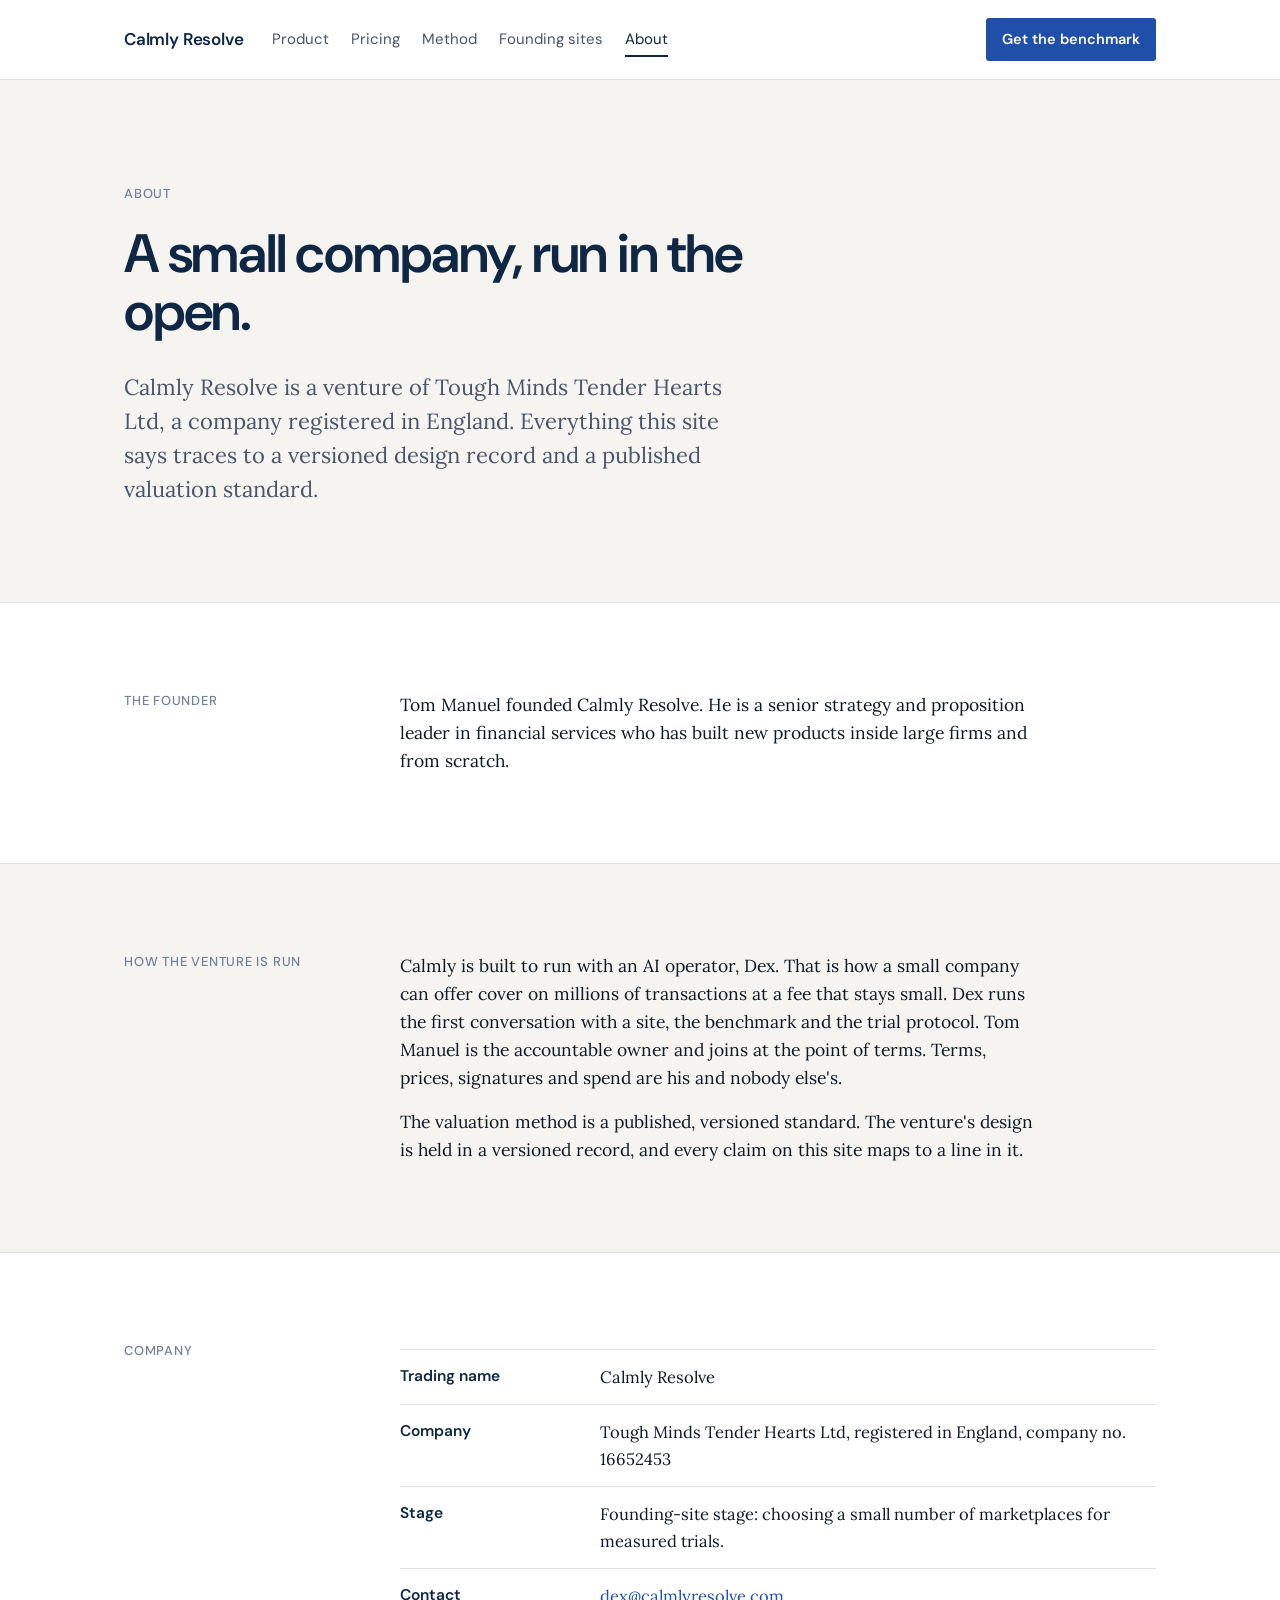
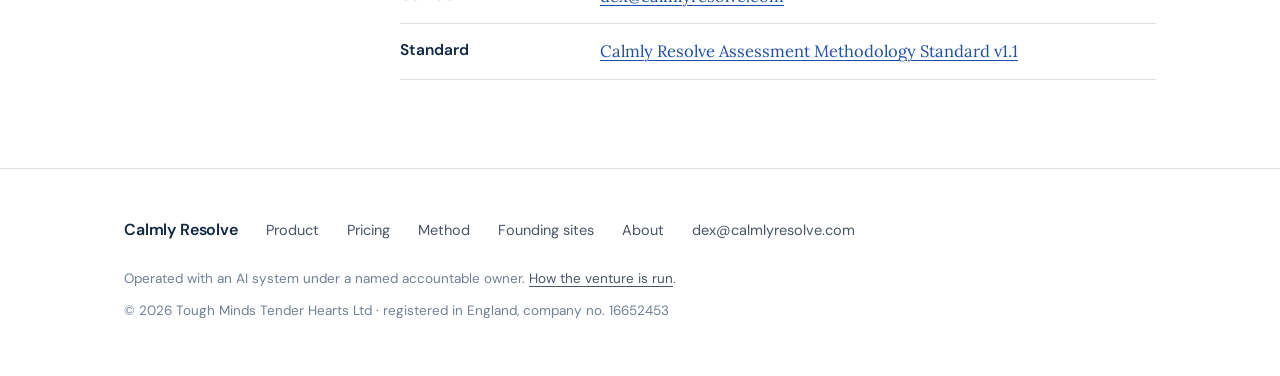
==== about/index.html @ a91f4e6b "Site v2.3: B2B SaaS anatomy, pricing page, founding-sites programme, one status statement per page, " ====
<!DOCTYPE html>
<html lang="en">
<head>
  <meta charset="UTF-8">
  <meta name="viewport" content="width=device-width, initial-scale=1.0">
  <title>About — Calmly Resolve</title>
  <meta name="description" content="Calmly Resolve is a venture of Tough Minds Tender Hearts Ltd, founded by Tom Manuel. It is built to run with an AI operator under a named accountable owner.">
  <link rel="canonical" href="https://calmlyresolve.com/about/">
  <link rel="preconnect" href="https://fonts.googleapis.com">
  <link rel="preconnect" href="https://fonts.gstatic.com" crossorigin>
  <link href="https://fonts.googleapis.com/css2?family=DM+Sans:wght@400;500;600&family=Lora:wght@400;600&display=swap" rel="stylesheet">
  <link rel="stylesheet" href="/assets/site.css">
</head>
<body>
  <header class="site-head"><div class="wrap">
    <a class="mark" href="/">Calmly Resolve</a>
    <nav aria-label="Main">
      <a href="/how-it-works/">Product</a>
      <a href="/pricing/">Pricing</a>
      <a href="/method/">Method</a>
      <a href="/for-sites/">Founding sites</a>
      <a href="/about/" aria-current="page">About</a>
    </nav>
    <a class="btn" href="mailto:dex@calmlyresolve.com?subject=Benchmark">Get the benchmark</a>
  </div></header>

  <main>
    <section class="hero"><div class="wrap">
      <div class="eyebrow">About</div>
      <h1>A small company, run in the open.</h1>
      <p class="lead">Calmly Resolve is a venture of Tough Minds Tender Hearts Ltd, a company registered in England. Everything this site says traces to a versioned design record and a published valuation standard.</p>
    </div></section>

    <section class="white"><div class="wrap">
      <div class="row">
        <div class="side">
          <div class="eyebrow">The founder</div>
        </div>
        <div class="measure">
          <p>Tom Manuel founded Calmly Resolve. He is a senior strategy and proposition leader in financial services who has built new products inside large firms and from scratch.</p>
        </div>
      </div>
    </div></section>

    <section><div class="wrap">
      <div class="row">
        <div class="side">
          <div class="eyebrow">How the venture is run</div>
        </div>
        <div class="measure">
          <p>Calmly is built to run with an AI operator, Dex. That is how a small company can offer cover on millions of transactions at a fee that stays small. Dex runs the first conversation with a site, the benchmark and the trial protocol. Tom Manuel is the accountable owner and joins at the point of terms. Terms, prices, signatures and spend are his and nobody else's.</p>
          <p>The valuation method is a published, versioned standard. The venture's design is held in a versioned record, and every claim on this site maps to a line in it.</p>
        </div>
      </div>
    </div></section>

    <section class="white"><div class="wrap">
      <div class="row">
        <div class="side">
          <div class="eyebrow">Company</div>
        </div>
        <div>
          <dl class="meta">
            <dt>Trading name</dt>
            <dd>Calmly Resolve</dd>
            <dt>Company</dt>
            <dd>Tough Minds Tender Hearts Ltd, registered in England, company no. 16652453</dd>
            <dt>Stage</dt>
            <dd>Founding-site stage: choosing a small number of marketplaces for measured trials.</dd>
            <dt>Contact</dt>
            <dd><a href="mailto:dex@calmlyresolve.com">dex@calmlyresolve.com</a></dd>
            <dt>Standard</dt>
            <dd><a href="https://github.com/tmth-studio/methods/blob/main/calmly-assessment-methodology-standard.md">Calmly Resolve Assessment Methodology Standard v1.1</a></dd>
          </dl>
        </div>
      </div>
    </div></section>
  </main>

  <footer class="site-foot"><div class="wrap">
    <div class="top">
      <a class="mark" href="/">Calmly Resolve</a>
      <a href="/how-it-works/">Product</a>
      <a href="/pricing/">Pricing</a>
      <a href="/method/">Method</a>
      <a href="/for-sites/">Founding sites</a>
      <a href="/about/">About</a>
      <a href="mailto:dex@calmlyresolve.com">dex@calmlyresolve.com</a>
    </div>
    <p>Operated with an AI system under a named accountable owner. <a href="/about/">How the venture is run</a>.</p>
    <p>© 2026 Tough Minds Tender Hearts Ltd · registered in England, company no. 16652453</p>
  </div></footer>
</body>
</html>
---- assets/site.css ----
/* Calmly Resolve — public site stylesheet. House palette: DM Sans for UI and headings, Lora for prose. */
:root {
  --bg: #f5f4f1;
  --surface: #ffffff;
  --text: #0f1923;
  --text-secondary: #4a5568;
  --text-muted: #718096;
  --border: #dde1e7;
  --border-strong: #b0b8c4;
  --accent: #1f4fa8;
  --accent-dark: #17408a;
  --accent-light: #e8eef8;
  --navy: #0f2744;
  --red: #b91c1c;
  --font-ui: 'DM Sans', system-ui, -apple-system, sans-serif;
  --font-body: 'Lora', Georgia, serif;
  --wrap: 1080px;
  --measure: 640px;
}

* { box-sizing: border-box; margin: 0; padding: 0; }
html { -webkit-text-size-adjust: 100%; }
body {
  background: var(--bg);
  color: var(--text);
  font-family: var(--font-ui);
  font-size: 17px;
  line-height: 1.6;
  display: flex;
  flex-direction: column;
  min-height: 100vh;
}
main { flex: 1; }
a { color: var(--accent); text-decoration: underline; text-decoration-thickness: 1px; text-underline-offset: 3px; }
a:hover { color: var(--accent-dark); }
strong { font-weight: 600; }
.wrap { max-width: var(--wrap); margin: 0 auto; padding: 0 24px; }
.measure { max-width: var(--measure); }

/* Type scale */
h1, h2, h3, h4 { font-family: var(--font-ui); font-weight: 600; color: var(--navy); }
h1 { font-size: clamp(34px, 4.8vw, 54px); line-height: 1.08; letter-spacing: -0.022em; max-width: 20ch; }
h2 { font-size: clamp(26px, 3.2vw, 34px); line-height: 1.15; letter-spacing: -0.015em; margin-bottom: 20px; max-width: 24ch; }
h3 { font-size: 19px; line-height: 1.35; margin-bottom: 8px; }
p, li { font-family: var(--font-body); font-size: 17.5px; color: var(--text); }
p { margin-bottom: 16px; }
p:last-child { margin-bottom: 0; }
.lead { font-family: var(--font-body); font-size: clamp(19px, 2.1vw, 22px); line-height: 1.55; color: var(--text-secondary); }
.eyebrow { font-family: var(--font-ui); font-size: 13px; font-weight: 500; letter-spacing: 0.06em; text-transform: uppercase; color: var(--text-muted); margin-bottom: 20px; }
.small { font-family: var(--font-ui); font-size: 14.5px; color: var(--text-muted); }
.label { font-family: var(--font-ui); font-size: 13px; font-weight: 600; letter-spacing: 0.04em; text-transform: uppercase; color: var(--text-muted); margin-bottom: 10px; }
.assume { color: var(--red); font-weight: 500; }
ul, ol { padding-left: 1.4rem; margin-bottom: 16px; }
li { margin-bottom: 8px; }
li:last-child { margin-bottom: 0; }

/* Header */
.site-head { background: var(--surface); border-bottom: 1px solid var(--border); position: sticky; top: 0; z-index: 10; }
.site-head .wrap { display: flex; align-items: center; flex-wrap: wrap; gap: 8px 28px; padding-top: 18px; padding-bottom: 18px; }
.mark { font-family: var(--font-ui); font-size: 17px; font-weight: 600; letter-spacing: -0.01em; color: var(--navy); text-decoration: none; white-space: nowrap; }
.mark:hover { color: var(--navy); }
.site-head nav { display: flex; gap: 22px; }
.site-head nav a { font-family: var(--font-ui); font-size: 15px; color: var(--text-secondary); text-decoration: none; padding: 4px 0; border-bottom: 2px solid transparent; }
.site-head nav a:hover { color: var(--navy); }
.site-head nav a[aria-current="page"] { color: var(--navy); border-bottom-color: var(--navy); }
.head-contact { margin-left: auto; font-family: var(--font-ui); font-size: 14.5px; color: var(--text-secondary); text-decoration: none; }
.head-contact:hover { color: var(--accent); }
.site-head .btn { margin-left: auto; padding: 10px 16px; font-size: 14.5px; }

/* Sections */
section { padding: 88px 0; border-top: 1px solid var(--border); }
section.hero { border-top: none; padding: 104px 0 96px; }
section.white { background: var(--surface); }
section.tight { padding: 64px 0; }
.hero .lead { margin-top: 28px; max-width: 620px; }
.hero .actions { margin-top: 36px; display: flex; gap: 22px; align-items: center; flex-wrap: wrap; }
.btn { display: inline-block; font-family: var(--font-ui); font-size: 15.5px; font-weight: 600; color: #ffffff; background: var(--accent); padding: 13px 22px; border-radius: 3px; text-decoration: none; }
.btn:hover { background: var(--accent-dark); color: #ffffff; }
.link-arrow { font-family: var(--font-ui); font-size: 15.5px; font-weight: 500; color: var(--navy); text-decoration: none; }
.link-arrow::after { content: " \2192"; }
.link-arrow:hover { color: var(--accent); }
.hero .next { margin-top: 18px; max-width: 620px; }
.hero .who { margin-top: 44px; padding-top: 22px; border-top: 1px solid var(--border-strong); max-width: 620px; }
.hero .who p { font-family: var(--font-ui); font-size: 15.5px; color: var(--text-secondary); margin-bottom: 6px; }

/* Home hero: copy left, product screen right */
.hero-grid { display: grid; grid-template-columns: minmax(0, 1.1fr) minmax(0, 0.9fr); gap: 56px; align-items: center; }
.hero-grid h1 { max-width: 16ch; }
.hero-grid .lead { max-width: 560px; }
.hero-visual { display: flex; flex-direction: column; align-items: flex-end; }
.hero-visual .shot { width: 100%; max-width: 480px; box-shadow: 0 18px 40px rgba(15, 39, 68, 0.10); }
.hero-visual .screen-note { align-self: flex-end; max-width: 480px; width: 100%; }

/* Proof bar */
.proof { background: var(--surface); border-top: 1px solid var(--border); border-bottom: 1px solid var(--border); padding: 18px 0; }
.proof .wrap { display: flex; flex-wrap: wrap; gap: 8px 0; align-items: baseline; }
.proof span { font-family: var(--font-ui); font-size: 14.5px; color: var(--text-secondary); }
.proof span + span::before { content: "\00b7"; margin: 0 14px; color: var(--border-strong); }

/* Section heading inside the content column */
.row h2 { margin-bottom: 24px; }
.row .lead + .cols3 { margin-top: 28px; }

/* Problem: three short lines, ruled */
.lines { border-top: 1px solid var(--border-strong); }
.lines p { padding: 20px 0; border-bottom: 1px solid var(--border); margin: 0; font-size: 19px; line-height: 1.55; max-width: 680px; }
.lines .small { font-size: 13.5px; padding: 12px 0 0; border: none; }

/* FAQ */
.faq { border-top: 1px solid var(--border-strong); }
.faq details { border-bottom: 1px solid var(--border); }
.faq summary { cursor: pointer; list-style: none; display: flex; justify-content: space-between; align-items: baseline; gap: 20px; padding: 20px 0; font-family: var(--font-ui); font-size: 18px; font-weight: 600; color: var(--navy); }
.faq summary::-webkit-details-marker { display: none; }
.faq summary::after { content: "+"; font-weight: 400; font-size: 22px; color: var(--text-muted); flex: none; }
.faq details[open] summary::after { content: "\2212"; }
.faq details > div { padding: 0 0 22px; max-width: 640px; }
.faq details > div p { font-size: 17px; color: var(--text-secondary); }

/* Final call to action */
.panel .peers { margin-top: 30px; padding-top: 22px; border-top: 1px solid rgba(255,255,255,0.18); font-family: var(--font-ui); font-size: 15px; color: #c9d4e4; max-width: 620px; }
.panel .peers a { color: #ffffff; }
.panel .actions { margin-top: 8px; display: flex; gap: 22px; align-items: center; flex-wrap: wrap; }
.panel .link-arrow { color: #ffffff; }
.panel .link-arrow:hover { color: #dfe6f0; }

/* Pricing page */
.pricing-grid { display: grid; grid-template-columns: 1fr 1fr; gap: 40px; }
.pricing-grid > div { border-top: 2px solid var(--navy); padding-top: 18px; }
.pricing-grid h3 { margin-bottom: 10px; }
.pricing-grid p { font-size: 16.5px; color: var(--text-secondary); }
.never { list-style: none; padding: 0; margin-top: 8px; border-top: 1px solid var(--border-strong); }
.never li { padding: 14px 0; border-bottom: 1px solid var(--border); margin: 0; }

/* Checkout illustration: HTML and CSS only, no image files, no figures */
.checkout { max-width: 560px; background: var(--surface); border: 1px solid var(--border-strong); padding: 26px 28px 28px; margin-top: 8px; font-family: var(--font-ui); }
.checkout-head { display: flex; align-items: center; gap: 14px; padding-bottom: 16px; border-bottom: 1px solid var(--border); margin-bottom: 4px; }
.checkout-site { display: inline-block; width: 92px; height: 14px; background: var(--border-strong); border-radius: 2px; }
.checkout-title { font-size: 14px; font-weight: 600; color: var(--text-secondary); margin-left: auto; }
.checkout-row { display: flex; justify-content: space-between; align-items: center; padding: 13px 0; border-bottom: 1px solid var(--border); }
.checkout-row.total { border-bottom: none; padding-bottom: 20px; }
.bar { display: inline-block; height: 11px; background: var(--border); border-radius: 2px; }
.bar.dark { background: var(--border-strong); height: 12px; }
.w14 { width: 14%; } .w18 { width: 18%; } .w24 { width: 24%; } .w40 { width: 40%; } .w60 { width: 60%; }
.cover-line { border: 1px solid var(--accent); border-left-width: 4px; background: var(--accent-light); padding: 14px 16px; margin-bottom: 20px; }
.cover-mark { display: block; font-size: 12px; font-weight: 600; letter-spacing: 0.04em; text-transform: uppercase; color: var(--accent); margin-bottom: 6px; }
.cover-line p { font-family: var(--font-body); font-size: 14.5px; line-height: 1.55; color: var(--text); }
.checkout-btn { display: block; text-align: center; font-size: 15px; font-weight: 600; color: #ffffff; background: var(--navy); padding: 12px; border-radius: 3px; }

/* Section heading row: label left, heading right on wide screens */
.row { display: grid; grid-template-columns: 220px 1fr; gap: 32px 56px; align-items: start; }
.row .side { position: sticky; top: 92px; }
.row .side .eyebrow { margin-bottom: 8px; }
.row .side p { font-family: var(--font-ui); font-size: 14.5px; color: var(--text-muted); }

/* Three columns, ruled on top, no cards */
.cols3 { display: grid; grid-template-columns: repeat(3, 1fr); gap: 40px; margin-top: 12px; }
.cols3 > div { border-top: 2px solid var(--navy); padding-top: 18px; }
.cols3 h3 { margin-bottom: 10px; }
.cols3 p { font-size: 16.5px; color: var(--text-secondary); }

/* Numbered steps */
.steps { list-style: none; padding: 0; margin: 8px 0 0; counter-reset: step; border-top: 1px solid var(--border); }
.steps li { counter-increment: step; display: grid; grid-template-columns: 64px 1fr; gap: 20px; padding: 26px 0; border-bottom: 1px solid var(--border); margin: 0; }
.steps li::before { content: counter(step, decimal-leading-zero); font-family: var(--font-body); font-size: 30px; line-height: 1; color: var(--accent); padding-top: 4px; }
.steps h3 { margin-bottom: 6px; }
.steps p { font-size: 17px; color: var(--text-secondary); max-width: 600px; }
.steps p + p { margin-top: 8px; }

/* Two lists side by side */
.split { display: grid; grid-template-columns: 1fr 1fr; gap: 40px; margin-top: 8px; }
.split > div { padding-top: 18px; border-top: 1px solid var(--border-strong); }
.split ul { list-style: none; padding: 0; }
.split li { padding-left: 0; font-size: 17px; }
.split li + li { margin-top: 10px; }

/* The one panel */
.panel { background: var(--navy); color: #ffffff; padding: 56px; }
.panel .eyebrow { color: #a9b8d0; }
.panel h2 { color: #ffffff; max-width: 22ch; }
.panel p { color: #dfe6f0; max-width: 620px; }
.panel a { color: #ffffff; }
.panel a:hover { color: #dfe6f0; }
.panel .btn { background: #ffffff; color: var(--navy); margin-top: 8px; }
.panel .btn:hover { background: #e8eef8; color: var(--navy); }

/* Inset, warning, quote */
.inset { border-left: 4px solid var(--accent); background: var(--accent-light); padding: 18px 22px; margin: 20px 0; }
.inset p { font-size: 16.5px; }
.quote { border: 1px solid var(--border-strong); background: var(--surface); padding: 22px 26px; margin: 16px 0 20px; font-family: var(--font-body); font-size: 17.5px; line-height: 1.6; max-width: 700px; }

/* Definition list */
dl.meta { display: grid; grid-template-columns: 200px 1fr; gap: 0; border-top: 1px solid var(--border); margin-top: 8px; }
dl.meta dt, dl.meta dd { padding: 14px 0; border-bottom: 1px solid var(--border); }
dl.meta dt { font-family: var(--font-ui); font-weight: 600; font-size: 15.5px; color: var(--navy); padding-right: 16px; }
dl.meta dd { font-family: var(--font-body); font-size: 16.5px; color: var(--text); }
dl.meta dd p { font-size: 16.5px; }

/* Start block */
.start { border: 1px solid var(--border-strong); background: var(--surface); padding: 36px 40px; max-width: 760px; }
.start .btn { margin: 6px 0 22px; }
.start ol li { color: var(--text-secondary); }

/* Footer */
.site-foot { background: var(--surface); border-top: 1px solid var(--border); padding: 48px 0 44px; }
.site-foot .top { display: flex; flex-wrap: wrap; gap: 12px 28px; align-items: baseline; margin-bottom: 26px; }
.site-foot .top .mark { font-size: 16px; }
.site-foot .top a:not(.mark) { font-family: var(--font-ui); font-size: 14.5px; color: var(--text-secondary); text-decoration: none; }
.site-foot .top a:not(.mark):hover { color: var(--accent); }
.site-foot p { font-family: var(--font-ui); font-size: 13.5px; line-height: 1.6; color: var(--text-muted); max-width: 820px; margin-bottom: 10px; }
.site-foot p a { color: var(--text-secondary); }

/* Responsive */
@media (max-width: 900px) {
  .row { grid-template-columns: 1fr; gap: 16px; }
  .row .side { position: static; }
  .cols3 { grid-template-columns: 1fr; gap: 28px; }
  .panel { padding: 40px 32px; }
  .hero-grid { grid-template-columns: 1fr; gap: 40px; }
  .hero-grid h1 { max-width: 20ch; }
  .hero-visual { align-items: flex-start; }
  .hero-visual .screen-note { align-self: flex-start; }
  .pricing-grid { grid-template-columns: 1fr; gap: 28px; }
}
@media (max-width: 640px) {
  body { font-size: 16.5px; }
  p, li { font-size: 17px; }
  section { padding: 60px 0; }
  section.hero { padding: 64px 0 60px; }
  h1 { max-width: none; }
  .site-head .wrap { padding-top: 14px; padding-bottom: 12px; }
  .site-head nav { width: 100%; order: 3; gap: 18px; overflow-x: auto; padding-bottom: 2px; }
  .site-head nav a { font-size: 14.5px; white-space: nowrap; }
  .head-contact { display: none; }
  .site-head .btn { padding: 8px 12px; font-size: 13.5px; }
  .lines p { font-size: 17.5px; }
  .faq summary { font-size: 16.5px; }
  .proof .wrap { flex-direction: column; gap: 6px; }
  .proof span + span::before { content: none; }
  .split { grid-template-columns: 1fr; gap: 28px; }
  .steps li { grid-template-columns: 44px 1fr; gap: 14px; padding: 22px 0; }
  .steps li::before { font-size: 24px; }
  .panel { padding: 32px 24px; }
  .start { padding: 26px 22px; }
  .checkout { padding: 20px 18px 22px; }
  dl.meta { grid-template-columns: 1fr; }
  dl.meta dt { border-bottom: none; padding-bottom: 2px; }
  dl.meta dd { padding-top: 2px; }
}

/* Product screens: real captures from the pre-launch product, inside a plain browser frame */
figure.screen { margin: 24px 0 0; }
.shot { border: 1px solid var(--border-strong); border-radius: 6px 6px 0 0; background: var(--surface); overflow: hidden; }
.shot-bar { display: flex; align-items: center; gap: 6px; height: 26px; padding: 0 12px; background: var(--bg); border-bottom: 1px solid var(--border); }
.shot-bar i { display: block; width: 9px; height: 9px; border-radius: 50%; background: var(--border-strong); }
.shot img { display: block; width: 100%; height: auto; }
.shot.phone { max-width: 300px; }
.shot.portrait { max-width: 640px; }
.steps .shot { margin-top: 18px; }
.steps figure.screen { margin-top: 8px; max-width: none; }
.steps .checkout { margin-top: 18px; max-width: 640px; }
.steps p.screen-note, .steps figure.screen figcaption { font-size: 13px; letter-spacing: 0.04em; color: var(--text-muted); max-width: none; }
.cover-line .more { display: inline; font-family: var(--font-ui); font-size: 13.5px; }
figure.screen figcaption { font-family: var(--font-ui); font-size: 13px; letter-spacing: 0.04em; color: var(--text-muted); margin-top: 10px; }
.screen-note { font-family: var(--font-ui); font-size: 13px; letter-spacing: 0.04em; color: var(--text-muted); margin-top: 12px; }
.screens2 { display: grid; grid-template-columns: 1fr 1fr; gap: 32px; align-items: start; }
.screens2 .checkout { margin-top: 0; }
@media (max-width: 640px) {
  .screens2 { grid-template-columns: 1fr; gap: 28px; }
}
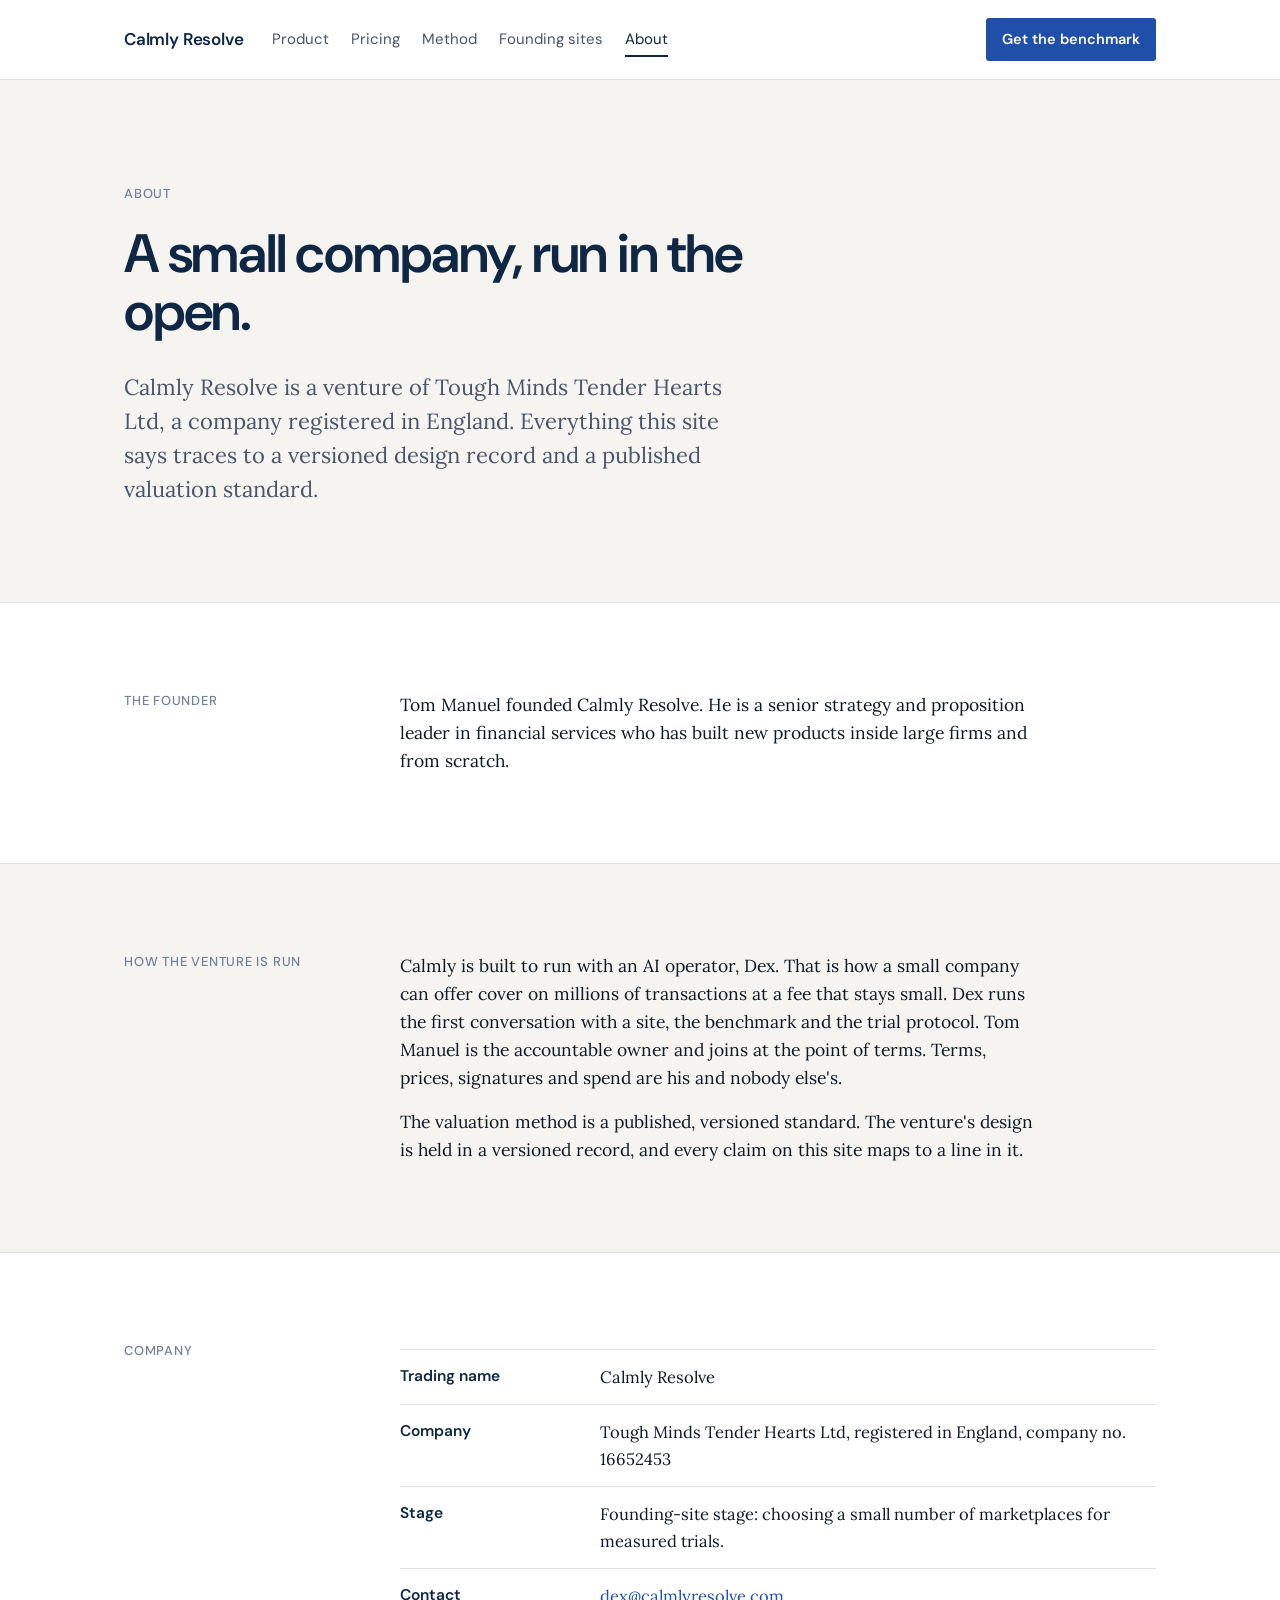
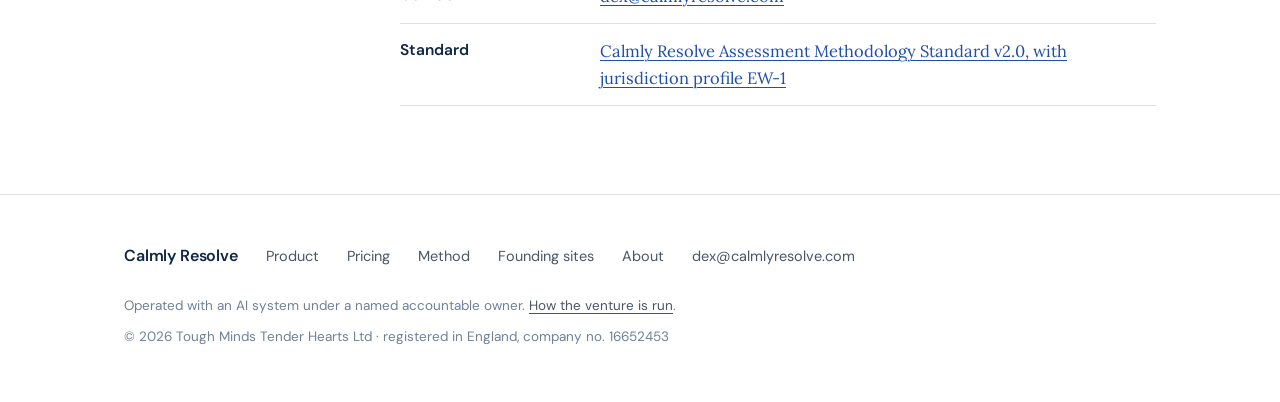
==== commit 97b7a31b: "site: method page and disclosure line state v2.0 / EW-1 The published standard moves to v2.0 with ju" ====
--- a/about/index.html
+++ b/about/index.html
@@ -70,7 +70,7 @@
             <dt>Contact</dt>
             <dd><a href="mailto:dex@calmlyresolve.com">dex@calmlyresolve.com</a></dd>
             <dt>Standard</dt>
-            <dd><a href="https://github.com/tmth-studio/methods/blob/main/calmly-assessment-methodology-standard.md">Calmly Resolve Assessment Methodology Standard v1.1</a></dd>
+            <dd><a href="https://github.com/tmth-studio/methods/blob/main/calmly-assessment-methodology-standard.md">Calmly Resolve Assessment Methodology Standard v2.0, with jurisdiction profile EW-1</a></dd>
           </dl>
         </div>
       </div>
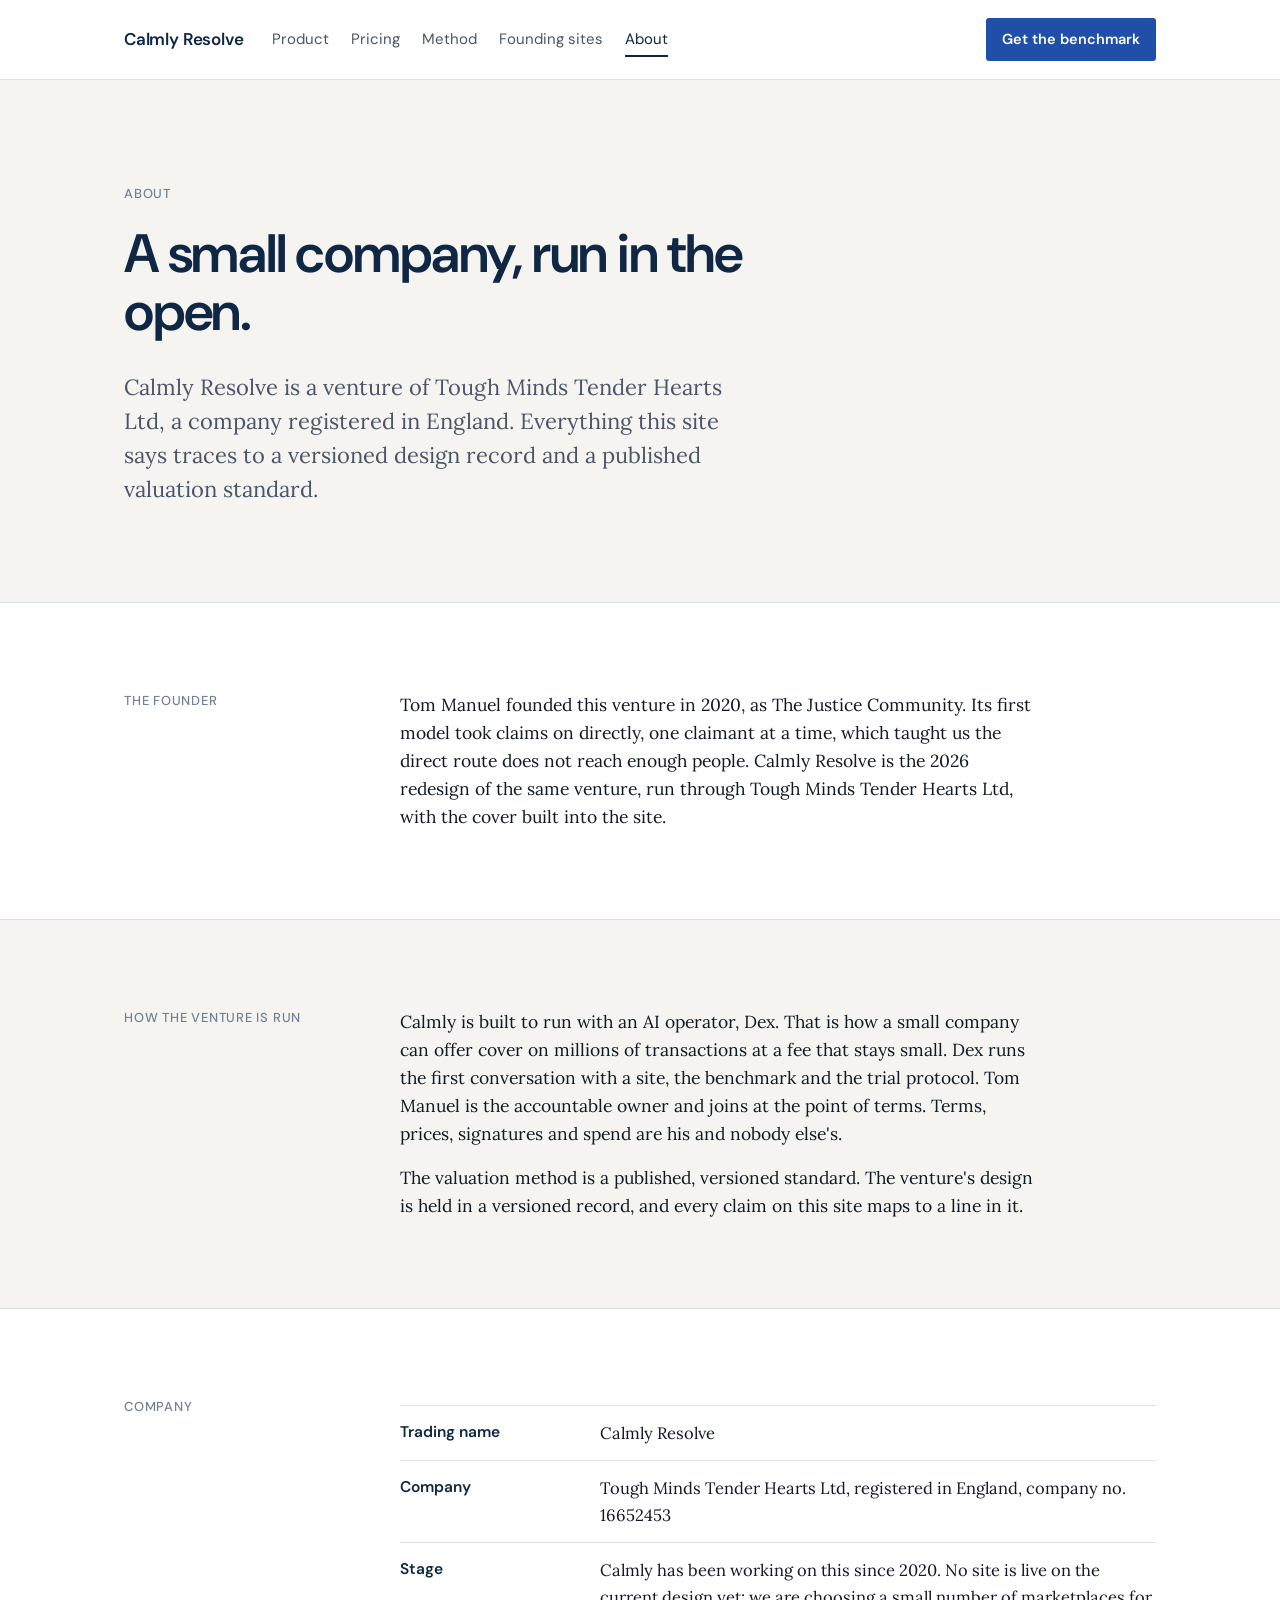
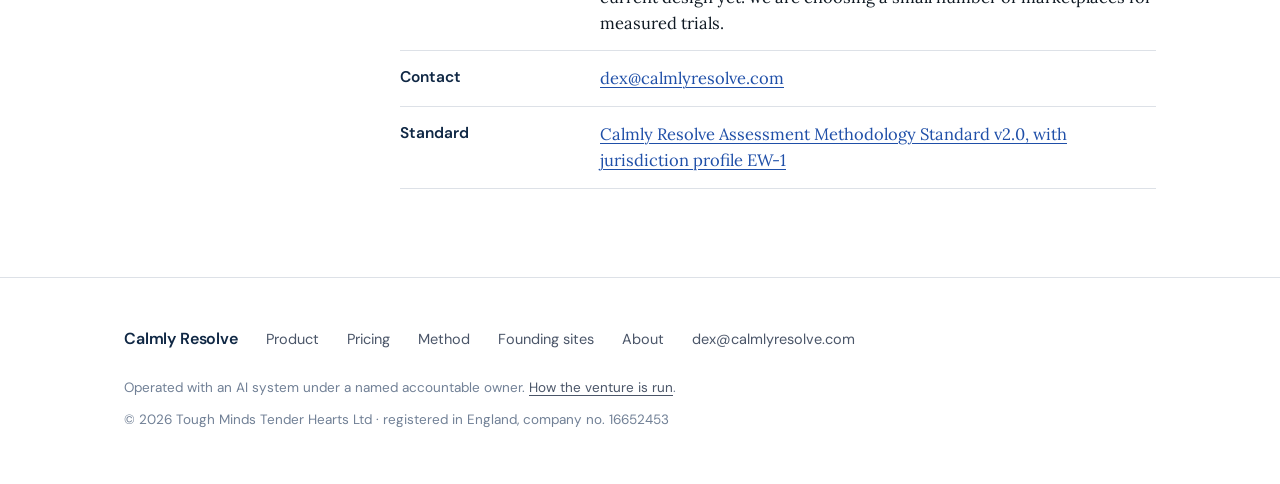
==== commit f0df9a5a: "site: the venture has been at this since 2020, not pre-launch The About founder paragraph cited a se" ====
--- a/about/index.html
+++ b/about/index.html
@@ -37,7 +37,7 @@
           <div class="eyebrow">The founder</div>
         </div>
         <div class="measure">
-          <p>Tom Manuel founded Calmly Resolve. He is a senior strategy and proposition leader in financial services who has built new products inside large firms and from scratch.</p>
+          <p>Tom Manuel founded this venture in 2020, as The Justice Community. Its first model took claims on directly, one claimant at a time, which taught us the direct route does not reach enough people. Calmly Resolve is the 2026 redesign of the same venture, run through Tough Minds Tender Hearts Ltd, with the cover built into the site.</p>
         </div>
       </div>
     </div></section>
@@ -66,7 +66,7 @@
             <dt>Company</dt>
             <dd>Tough Minds Tender Hearts Ltd, registered in England, company no. 16652453</dd>
             <dt>Stage</dt>
-            <dd>Founding-site stage: choosing a small number of marketplaces for measured trials.</dd>
+            <dd>Calmly has been working on this since 2020. No site is live on the current design yet: we are choosing a small number of marketplaces for measured trials.</dd>
             <dt>Contact</dt>
             <dd><a href="mailto:dex@calmlyresolve.com">dex@calmlyresolve.com</a></dd>
             <dt>Standard</dt>
--- a/assets/site.css
+++ b/assets/site.css
@@ -16,6 +16,11 @@
   --font-body: 'Lora', Georgia, serif;
   --wrap: 1080px;
   --measure: 640px;
+  /* The product-screen scale. Two widths only, never a third.
+     Full column: a screen the reader has to read.
+     Half column: a screen the reader only has to recognise. */
+  --screen-full: 672px;
+  --screen-half: 336px;
 }
 
 * { box-sizing: border-box; margin: 0; padding: 0; }
@@ -87,9 +92,9 @@
 .hero-grid { display: grid; grid-template-columns: minmax(0, 1.1fr) minmax(0, 0.9fr); gap: 56px; align-items: center; }
 .hero-grid h1 { max-width: 16ch; }
 .hero-grid .lead { max-width: 560px; }
-.hero-visual { display: flex; flex-direction: column; align-items: flex-end; }
-.hero-visual .shot { width: 100%; max-width: 480px; box-shadow: 0 18px 40px rgba(15, 39, 68, 0.10); }
-.hero-visual .screen-note { align-self: flex-end; max-width: 480px; width: 100%; }
+.hero-visual { display: flex; flex-direction: column; align-items: stretch; }
+.hero-visual figure.screen { margin: 0; }
+.hero-visual .checkout { margin-top: 0; box-shadow: 0 18px 40px rgba(15, 39, 68, 0.10); }
 
 /* Proof bar */
 .proof { background: var(--surface); border-top: 1px solid var(--border); border-bottom: 1px solid var(--border); padding: 18px 0; }
@@ -132,7 +137,7 @@
 .never li { padding: 14px 0; border-bottom: 1px solid var(--border); margin: 0; }
 
 /* Checkout illustration: HTML and CSS only, no image files, no figures */
-.checkout { max-width: 560px; background: var(--surface); border: 1px solid var(--border-strong); padding: 26px 28px 28px; margin-top: 8px; font-family: var(--font-ui); }
+.checkout { width: 100%; max-width: var(--screen-full); background: var(--surface); border: 1px solid var(--border-strong); padding: 26px 28px 28px; margin-top: 8px; font-family: var(--font-ui); }
 .checkout-head { display: flex; align-items: center; gap: 14px; padding-bottom: 16px; border-bottom: 1px solid var(--border); margin-bottom: 4px; }
 .checkout-site { display: inline-block; width: 92px; height: 14px; background: var(--border-strong); border-radius: 2px; }
 .checkout-title { font-size: 14px; font-weight: 600; color: var(--text-secondary); margin-left: auto; }
@@ -239,6 +244,9 @@
   .split { grid-template-columns: 1fr; gap: 28px; }
   .steps li { grid-template-columns: 44px 1fr; gap: 14px; padding: 22px 0; }
   .steps li::before { font-size: 24px; }
+  /* On a phone, let a screen use the step number's gutter as well. It is the
+     only way a product screen stays readable at this width. */
+  .steps figure.screen, .steps .checkout { margin-left: -58px; width: calc(100% + 58px); }
   .panel { padding: 32px 24px; }
   .start { padding: 26px 22px; }
   .checkout { padding: 20px 18px 22px; }
@@ -249,15 +257,14 @@
 
 /* Product screens: real captures from the pre-launch product, inside a plain browser frame */
 figure.screen { margin: 24px 0 0; }
-.shot { border: 1px solid var(--border-strong); border-radius: 6px 6px 0 0; background: var(--surface); overflow: hidden; }
+.shot { width: 100%; max-width: var(--screen-full); border: 1px solid var(--border-strong); border-radius: 6px 6px 0 0; background: var(--surface); overflow: hidden; }
 .shot-bar { display: flex; align-items: center; gap: 6px; height: 26px; padding: 0 12px; background: var(--bg); border-bottom: 1px solid var(--border); }
 .shot-bar i { display: block; width: 9px; height: 9px; border-radius: 50%; background: var(--border-strong); }
 .shot img { display: block; width: 100%; height: auto; }
-.shot.phone { max-width: 300px; }
-.shot.portrait { max-width: 640px; }
+.shot.half { max-width: var(--screen-half); }
 .steps .shot { margin-top: 18px; }
 .steps figure.screen { margin-top: 8px; max-width: none; }
-.steps .checkout { margin-top: 18px; max-width: 640px; }
+.steps .checkout { margin-top: 18px; }
 .steps p.screen-note, .steps figure.screen figcaption { font-size: 13px; letter-spacing: 0.04em; color: var(--text-muted); max-width: none; }
 .cover-line .more { display: inline; font-family: var(--font-ui); font-size: 13.5px; }
 figure.screen figcaption { font-family: var(--font-ui); font-size: 13px; letter-spacing: 0.04em; color: var(--text-muted); margin-top: 10px; }
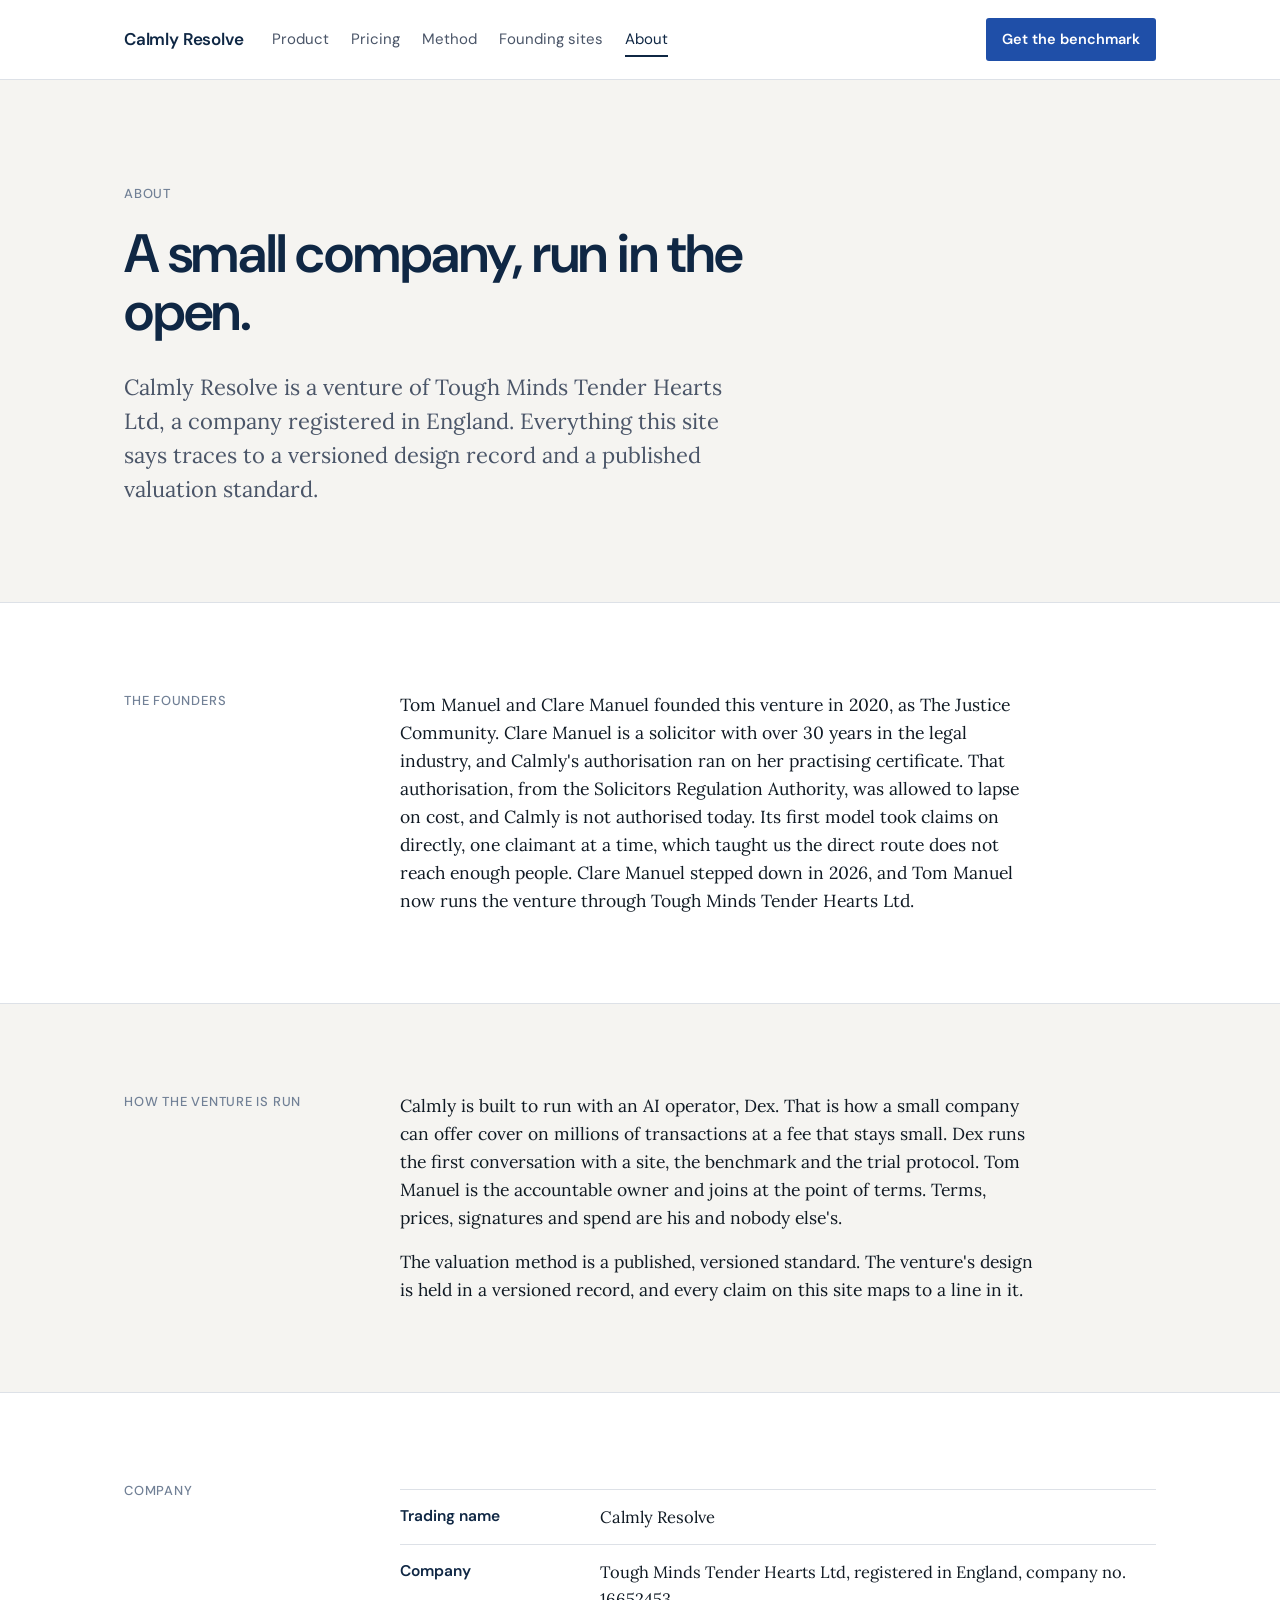
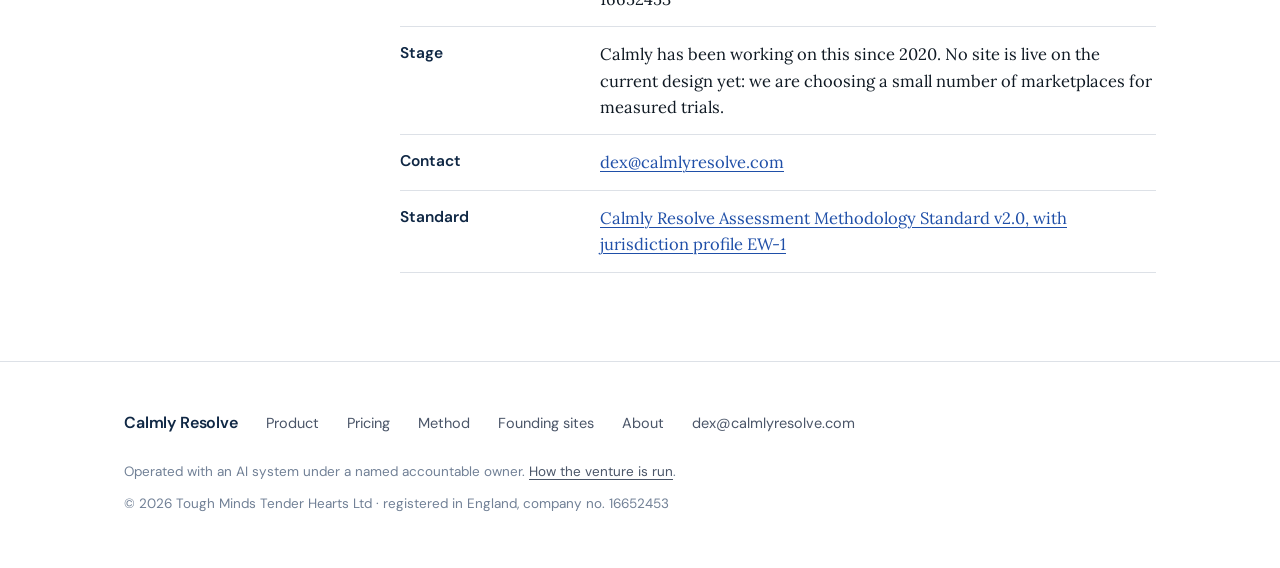
==== commit 99afe253: "site: name the co-founder on the About page The venture was founded in 2020 by two people, and its o" ====
--- a/about/index.html
+++ b/about/index.html
@@ -4,7 +4,7 @@
   <meta charset="UTF-8">
   <meta name="viewport" content="width=device-width, initial-scale=1.0">
   <title>About — Calmly Resolve</title>
-  <meta name="description" content="Calmly Resolve is a venture of Tough Minds Tender Hearts Ltd, founded by Tom Manuel. It is built to run with an AI operator under a named accountable owner.">
+  <meta name="description" content="Calmly Resolve is a venture of Tough Minds Tender Hearts Ltd, founded in 2020 by Tom Manuel and Clare Manuel. It is built to run with an AI operator under a named accountable owner.">
   <link rel="canonical" href="https://calmlyresolve.com/about/">
   <link rel="preconnect" href="https://fonts.googleapis.com">
   <link rel="preconnect" href="https://fonts.gstatic.com" crossorigin>
@@ -34,10 +34,10 @@
     <section class="white"><div class="wrap">
       <div class="row">
         <div class="side">
-          <div class="eyebrow">The founder</div>
+          <div class="eyebrow">The founders</div>
         </div>
         <div class="measure">
-          <p>Tom Manuel founded this venture in 2020, as The Justice Community. Its first model took claims on directly, one claimant at a time, which taught us the direct route does not reach enough people. Calmly Resolve is the 2026 redesign of the same venture, run through Tough Minds Tender Hearts Ltd, with the cover built into the site.</p>
+          <p>Tom Manuel and Clare Manuel founded this venture in 2020, as The Justice Community. Clare Manuel is a solicitor with over 30 years in the legal industry, and Calmly's authorisation ran on her practising certificate. That authorisation, from the Solicitors Regulation Authority, was allowed to lapse on cost, and Calmly is not authorised today. Its first model took claims on directly, one claimant at a time, which taught us the direct route does not reach enough people. Clare Manuel stepped down in 2026, and Tom Manuel now runs the venture through Tough Minds Tender Hearts Ltd.</p>
         </div>
       </div>
     </div></section>
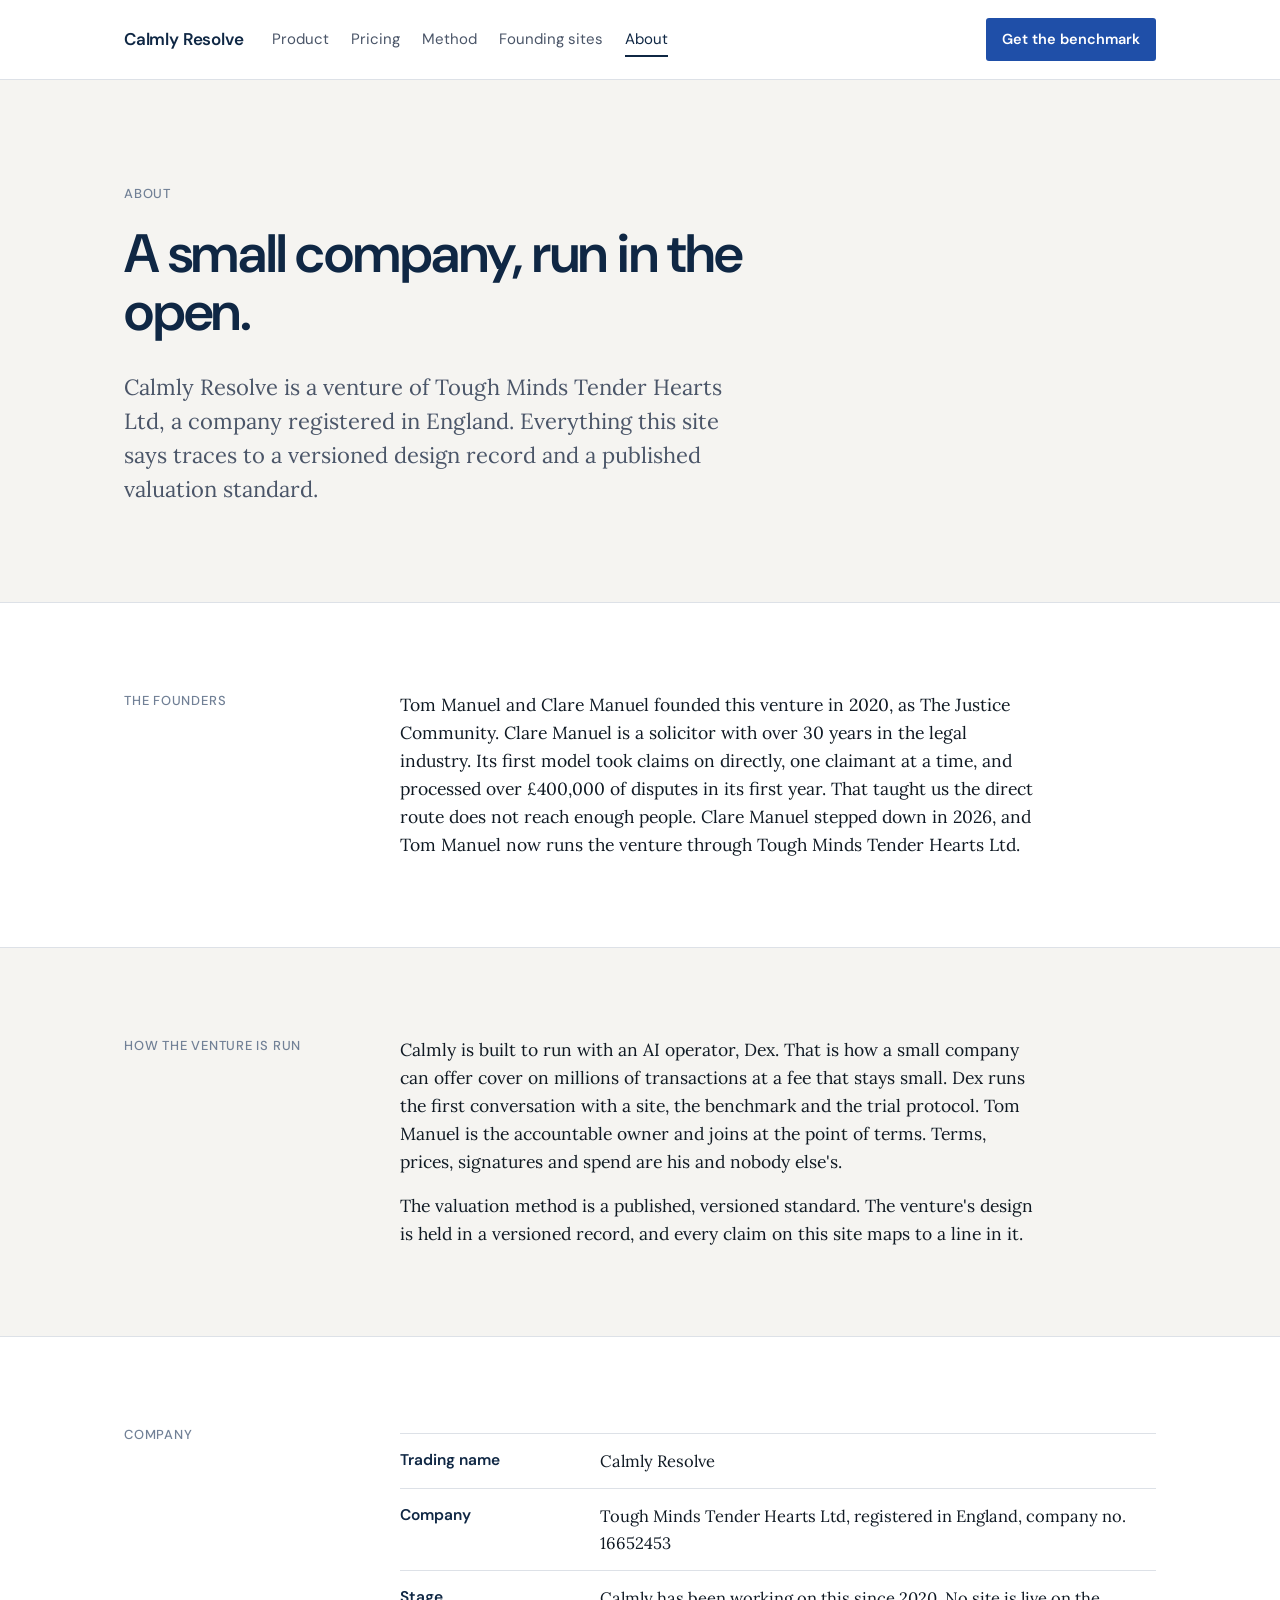
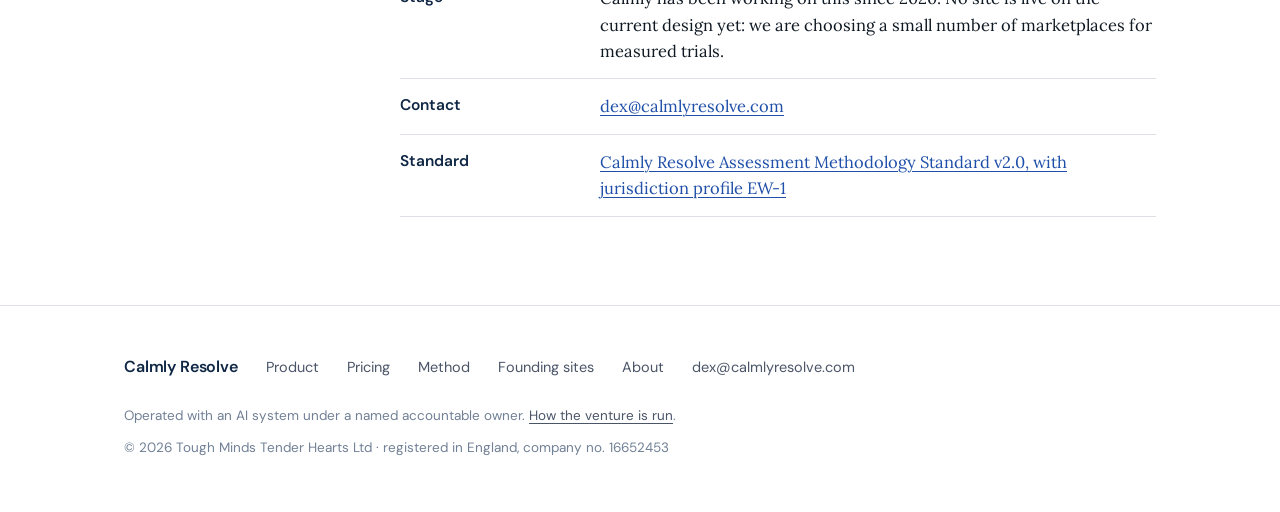
==== commit 831f934d: "About: drop the lapsed-authorisation disclosure, add the volume the first model processed The page v" ====
--- a/about/index.html
+++ b/about/index.html
@@ -37,7 +37,7 @@
           <div class="eyebrow">The founders</div>
         </div>
         <div class="measure">
-          <p>Tom Manuel and Clare Manuel founded this venture in 2020, as The Justice Community. Clare Manuel is a solicitor with over 30 years in the legal industry, and Calmly's authorisation ran on her practising certificate. That authorisation, from the Solicitors Regulation Authority, was allowed to lapse on cost, and Calmly is not authorised today. Its first model took claims on directly, one claimant at a time, which taught us the direct route does not reach enough people. Clare Manuel stepped down in 2026, and Tom Manuel now runs the venture through Tough Minds Tender Hearts Ltd.</p>
+          <p>Tom Manuel and Clare Manuel founded this venture in 2020, as The Justice Community. Clare Manuel is a solicitor with over 30 years in the legal industry. Its first model took claims on directly, one claimant at a time, and processed over &pound;400,000 of disputes in its first year. That taught us the direct route does not reach enough people. Clare Manuel stepped down in 2026, and Tom Manuel now runs the venture through Tough Minds Tender Hearts Ltd.</p>
         </div>
       </div>
     </div></section>
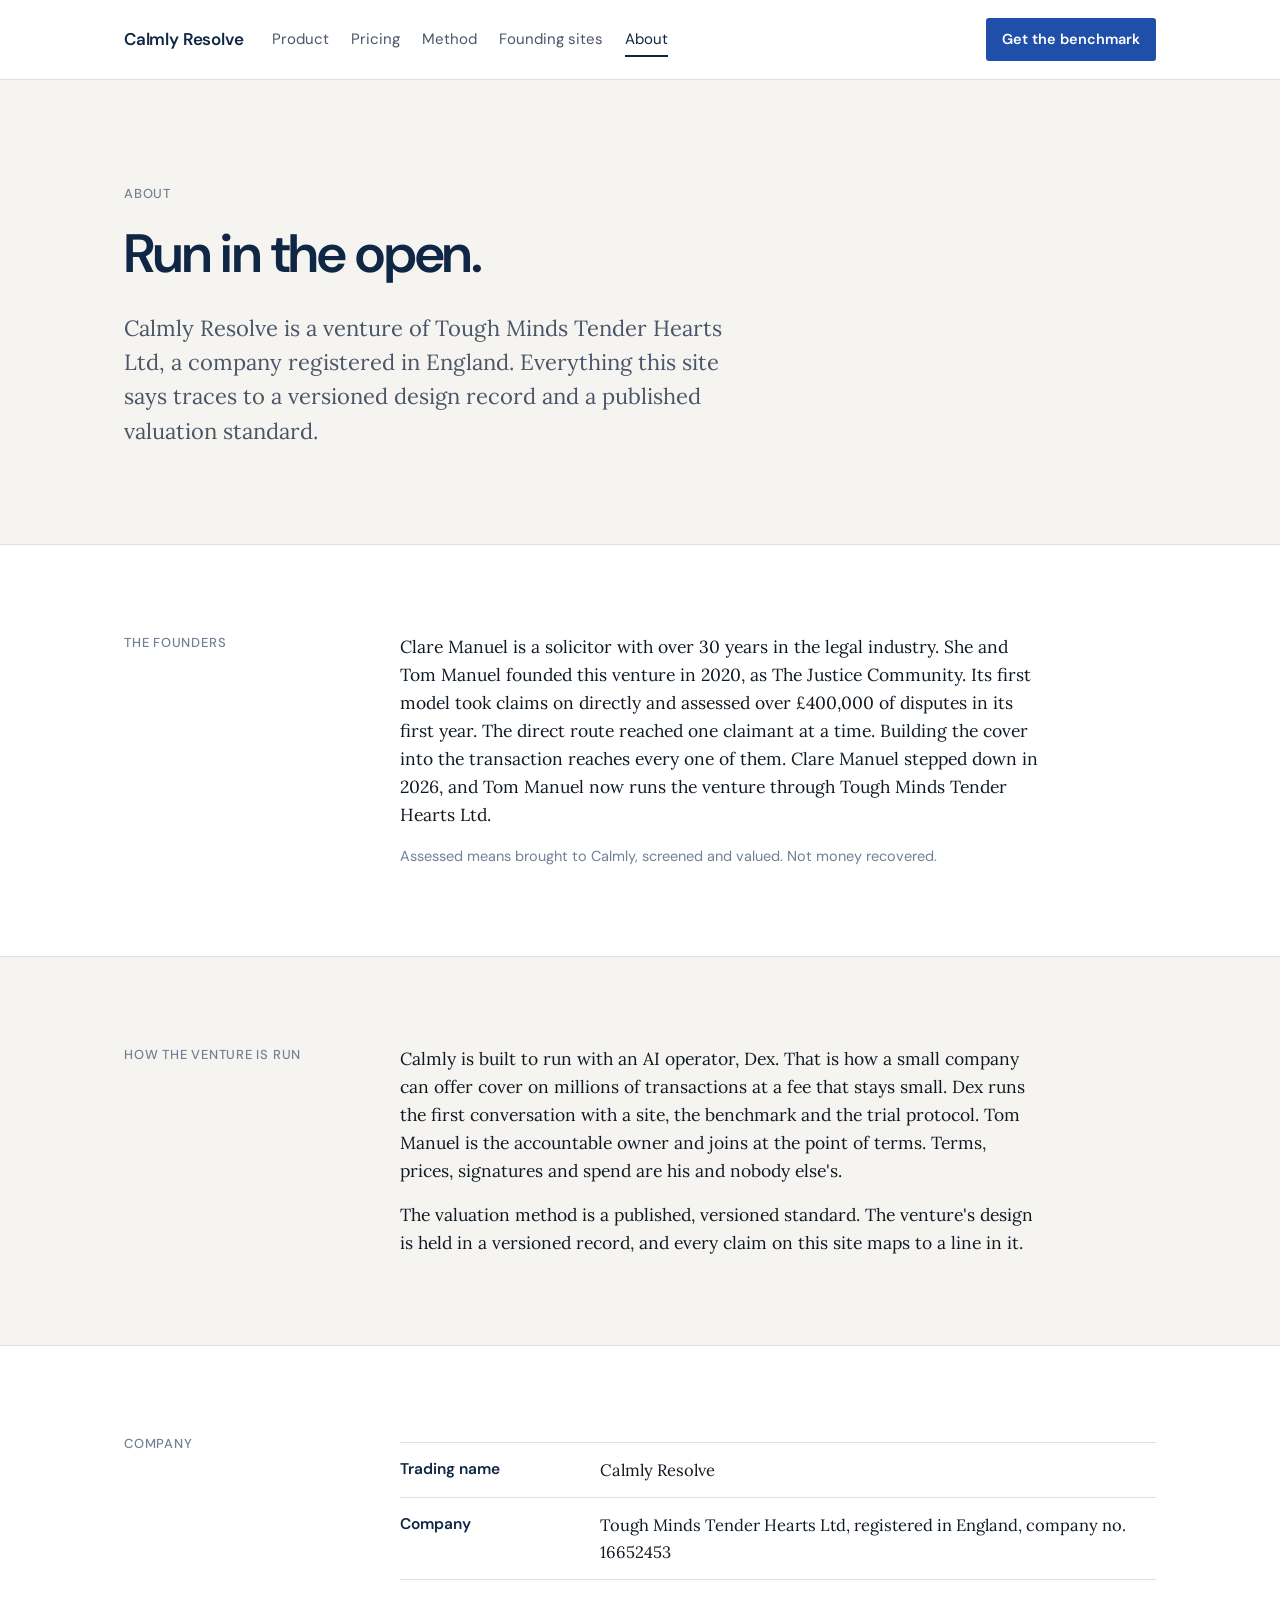
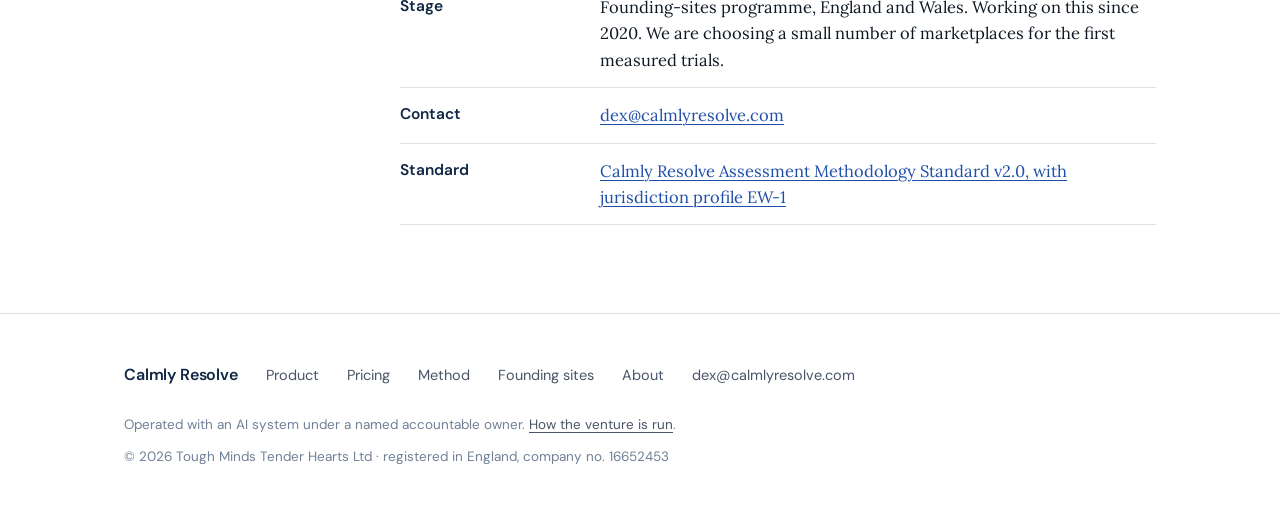
==== commit 18b19cbe: "site: state what the venture has done, not what it lacks Applies the 3 September benchmark audit. Th" ====
--- a/about/index.html
+++ b/about/index.html
@@ -27,7 +27,7 @@
   <main>
     <section class="hero"><div class="wrap">
       <div class="eyebrow">About</div>
-      <h1>A small company, run in the open.</h1>
+      <h1>Run in the open.</h1>
       <p class="lead">Calmly Resolve is a venture of Tough Minds Tender Hearts Ltd, a company registered in England. Everything this site says traces to a versioned design record and a published valuation standard.</p>
     </div></section>
 
@@ -37,7 +37,8 @@
           <div class="eyebrow">The founders</div>
         </div>
         <div class="measure">
-          <p>Tom Manuel and Clare Manuel founded this venture in 2020, as The Justice Community. Clare Manuel is a solicitor with over 30 years in the legal industry. Its first model took claims on directly, one claimant at a time, and processed over &pound;400,000 of disputes in its first year. That taught us the direct route does not reach enough people. Clare Manuel stepped down in 2026, and Tom Manuel now runs the venture through Tough Minds Tender Hearts Ltd.</p>
+          <p>Clare Manuel is a solicitor with over 30 years in the legal industry. She and Tom Manuel founded this venture in 2020, as The Justice Community. Its first model took claims on directly and assessed over &pound;400,000 of disputes in its first year. The direct route reached one claimant at a time. Building the cover into the transaction reaches every one of them. Clare Manuel stepped down in 2026, and Tom Manuel now runs the venture through Tough Minds Tender Hearts Ltd.</p>
+          <p class="small">Assessed means brought to Calmly, screened and valued. Not money recovered.</p>
         </div>
       </div>
     </div></section>
@@ -66,7 +67,7 @@
             <dt>Company</dt>
             <dd>Tough Minds Tender Hearts Ltd, registered in England, company no. 16652453</dd>
             <dt>Stage</dt>
-            <dd>Calmly has been working on this since 2020. No site is live on the current design yet: we are choosing a small number of marketplaces for measured trials.</dd>
+            <dd>Founding-sites programme, England and Wales. Working on this since 2020. We are choosing a small number of marketplaces for the first measured trials.</dd>
             <dt>Contact</dt>
             <dd><a href="mailto:dex@calmlyresolve.com">dex@calmlyresolve.com</a></dd>
             <dt>Standard</dt>
--- a/assets/site.css
+++ b/assets/site.css
@@ -96,11 +96,12 @@
 .hero-visual figure.screen { margin: 0; }
 .hero-visual .checkout { margin-top: 0; box-shadow: 0 18px 40px rgba(15, 39, 68, 0.10); }
 
-/* Proof bar */
+/* Proof bar: the three facts, and the line that keeps the middle one true */
 .proof { background: var(--surface); border-top: 1px solid var(--border); border-bottom: 1px solid var(--border); padding: 18px 0; }
-.proof .wrap { display: flex; flex-wrap: wrap; gap: 8px 0; align-items: baseline; }
-.proof span { font-family: var(--font-ui); font-size: 14.5px; color: var(--text-secondary); }
-.proof span + span::before { content: "\00b7"; margin: 0 14px; color: var(--border-strong); }
+.proof .items { display: flex; flex-wrap: wrap; gap: 8px 0; align-items: baseline; }
+.proof span { font-family: var(--font-ui); font-size: 15.5px; font-weight: 500; color: var(--navy); }
+.proof span + span::before { content: "\00b7"; margin: 0 14px; font-weight: 400; color: var(--border-strong); }
+.proof .proof-note { font-family: var(--font-ui); font-size: 13px; color: var(--text-muted); margin: 8px 0 0; max-width: 640px; }
 
 /* Section heading inside the content column */
 .row h2 { margin-bottom: 24px; }
@@ -239,7 +240,7 @@
   .site-head .btn { padding: 8px 12px; font-size: 13.5px; }
   .lines p { font-size: 17.5px; }
   .faq summary { font-size: 16.5px; }
-  .proof .wrap { flex-direction: column; gap: 6px; }
+  .proof .items { flex-direction: column; gap: 6px; }
   .proof span + span::before { content: none; }
   .split { grid-template-columns: 1fr; gap: 28px; }
   .steps li { grid-template-columns: 44px 1fr; gap: 14px; padding: 22px 0; }
@@ -255,7 +256,7 @@
   dl.meta dd { padding-top: 2px; }
 }
 
-/* Product screens: real captures from the pre-launch product, inside a plain browser frame */
+/* Product screens: real captures from the product, inside a plain browser frame */
 figure.screen { margin: 24px 0 0; }
 .shot { width: 100%; max-width: var(--screen-full); border: 1px solid var(--border-strong); border-radius: 6px 6px 0 0; background: var(--surface); overflow: hidden; }
 .shot-bar { display: flex; align-items: center; gap: 6px; height: 26px; padding: 0 12px; background: var(--bg); border-bottom: 1px solid var(--border); }
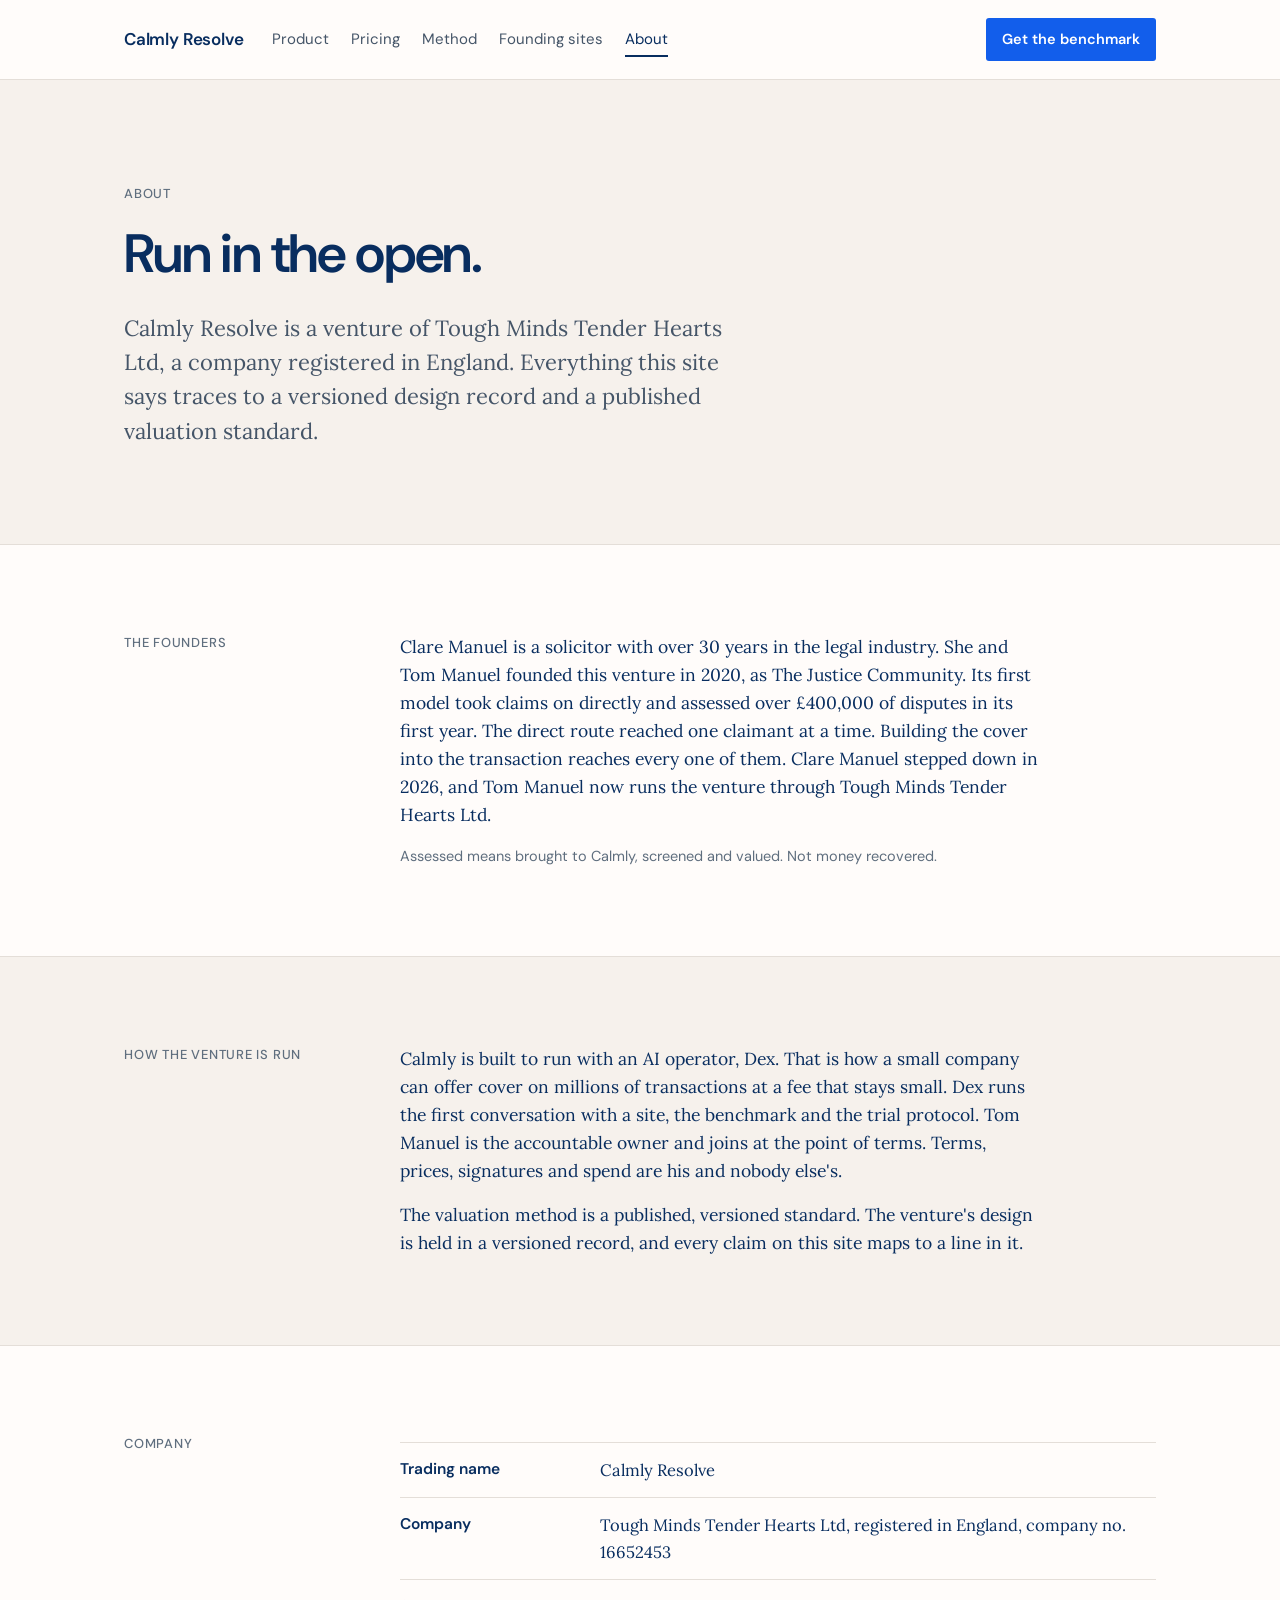
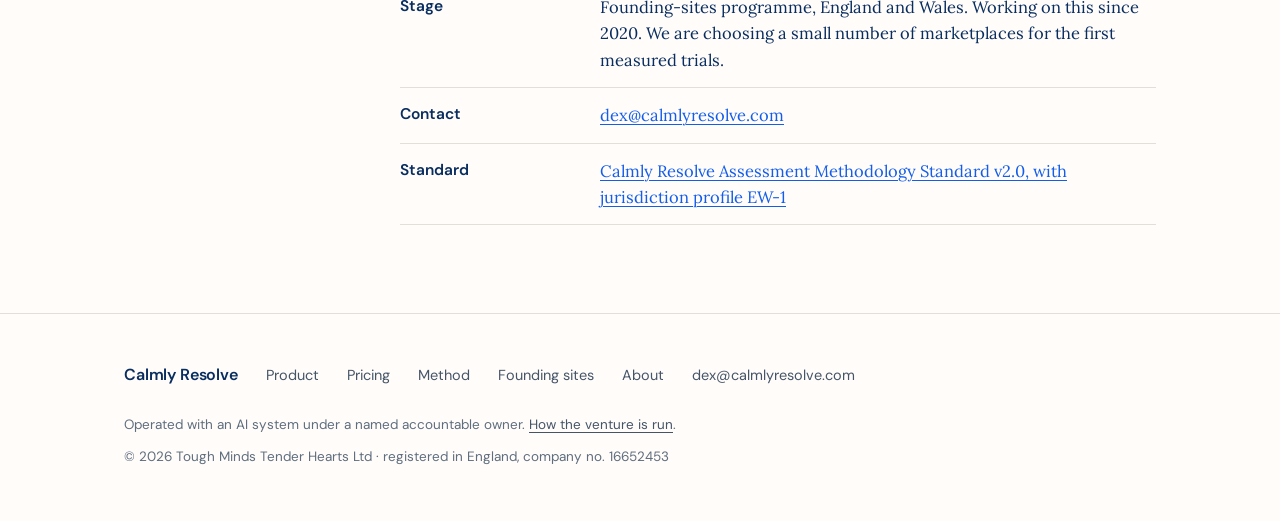
==== commit 83689c3f: "Remove neutrality wording; host the standard on our own pages Two changes, both from the regulatory " ====
--- a/about/index.html
+++ b/about/index.html
@@ -71,7 +71,7 @@
             <dt>Contact</dt>
             <dd><a href="mailto:dex@calmlyresolve.com">dex@calmlyresolve.com</a></dd>
             <dt>Standard</dt>
-            <dd><a href="https://github.com/tmth-studio/methods/blob/main/calmly-assessment-methodology-standard.md">Calmly Resolve Assessment Methodology Standard v2.0, with jurisdiction profile EW-1</a></dd>
+            <dd><a href="/method/standard/">Calmly Resolve Assessment Methodology Standard v2.0, with jurisdiction profile EW-1</a></dd>
           </dl>
         </div>
       </div>
--- a/assets/site.css
+++ b/assets/site.css
@@ -1,17 +1,27 @@
-/* Calmly Resolve — public site stylesheet. House palette: DM Sans for UI and headings, Lora for prose. */
+/* Calmly Resolve — public site stylesheet. DM Sans for UI and headings, Lora for prose.
+   Colour is the venture's own 2021 brand, taken from the shipped stylesheet of the
+   2.0 site (Webflow, generated 13 Oct 2021). Full record and provenance:
+   06-Resources/Dex_System/Calmly_Brand_Palette.md
+   Brand values used as-is: #082D5F navy, #125EEB blue, #FFFCFA warm white,
+   #EFF1FC pale blue, #FFB325 orange flare, #AAADB0 grey.
+   Where a brand value did not clear 4.5:1 on the ground it sits on, it is darkened
+   one step and the derivation is noted against the token. */
 :root {
-  --bg: #f5f4f1;
-  --surface: #ffffff;
-  --text: #0f1923;
-  --text-secondary: #4a5568;
-  --text-muted: #718096;
-  --border: #dde1e7;
-  --border-strong: #b0b8c4;
-  --accent: #1f4fa8;
-  --accent-dark: #17408a;
-  --accent-light: #e8eef8;
-  --navy: #0f2744;
-  --red: #b91c1c;
+  --bg: #f6f1ec;          /* page ground — brand warm white taken one step down so the
+                             alternating white sections stay visible */
+  --surface: #fffcfa;     /* brand warm white — header, footer, .white sections, cards */
+  --text: #082d5f;        /* brand navy: the 2021 site set body copy in it too */
+  --text-secondary: #455568;  /* brand slate #5D6C7B darkened to clear AA (6.4:1) */
+  --text-muted: #5f6e7e;      /* brand grey #758696 darkened to clear AA (4.6:1) */
+  --border: #e4ded8;      /* neutral brand grey warmed to sit on the warm ground */
+  --border-strong: #aaadb0;
+  --accent: #125eeb;      /* brand blue — links, buttons, active states */
+  --accent-dark: #0e4bbc;
+  --accent-light: #eff1fc;
+  --navy: #082d5f;
+  --flare: #ffb325;       /* brand orange. Emphasis only, never a primary action, and
+                             never as text on a light ground (1.6:1 there). */
+  --red: #cc2233;         /* brand red #EA384C darkened to clear AA (4.8:1) */
   --font-ui: 'DM Sans', system-ui, -apple-system, sans-serif;
   --font-body: 'Lora', Georgia, serif;
   --wrap: 1080px;
@@ -94,7 +104,7 @@
 .hero-grid .lead { max-width: 560px; }
 .hero-visual { display: flex; flex-direction: column; align-items: stretch; }
 .hero-visual figure.screen { margin: 0; }
-.hero-visual .checkout { margin-top: 0; box-shadow: 0 18px 40px rgba(15, 39, 68, 0.10); }
+.hero-visual .checkout { margin-top: 0; box-shadow: 0 18px 40px rgba(8, 45, 95, 0.12); }
 
 /* Proof bar: the three facts, and the line that keeps the middle one true */
 .proof { background: var(--surface); border-top: 1px solid var(--border); border-bottom: 1px solid var(--border); padding: 18px 0; }
@@ -123,11 +133,11 @@
 .faq details > div p { font-size: 17px; color: var(--text-secondary); }
 
 /* Final call to action */
-.panel .peers { margin-top: 30px; padding-top: 22px; border-top: 1px solid rgba(255,255,255,0.18); font-family: var(--font-ui); font-size: 15px; color: #c9d4e4; max-width: 620px; }
+.panel .peers { margin-top: 30px; padding-top: 22px; border-top: 1px solid rgba(255,255,255,0.18); font-family: var(--font-ui); font-size: 15px; color: #c3d0ea; max-width: 620px; }
 .panel .peers a { color: #ffffff; }
 .panel .actions { margin-top: 8px; display: flex; gap: 22px; align-items: center; flex-wrap: wrap; }
 .panel .link-arrow { color: #ffffff; }
-.panel .link-arrow:hover { color: #dfe6f0; }
+.panel .link-arrow:hover { color: #dce4f6; }
 
 /* Pricing page */
 .pricing-grid { display: grid; grid-template-columns: 1fr 1fr; gap: 40px; }
@@ -147,7 +157,7 @@
 .bar { display: inline-block; height: 11px; background: var(--border); border-radius: 2px; }
 .bar.dark { background: var(--border-strong); height: 12px; }
 .w14 { width: 14%; } .w18 { width: 18%; } .w24 { width: 24%; } .w40 { width: 40%; } .w60 { width: 60%; }
-.cover-line { border: 1px solid var(--accent); border-left-width: 4px; background: var(--accent-light); padding: 14px 16px; margin-bottom: 20px; }
+.cover-line { border: 1px solid var(--accent); border-left: 4px solid var(--flare); background: var(--accent-light); padding: 14px 16px; margin-bottom: 20px; }
 .cover-mark { display: block; font-size: 12px; font-weight: 600; letter-spacing: 0.04em; text-transform: uppercase; color: var(--accent); margin-bottom: 6px; }
 .cover-line p { font-family: var(--font-body); font-size: 14.5px; line-height: 1.55; color: var(--text); }
 .checkout-btn { display: block; text-align: center; font-size: 15px; font-weight: 600; color: #ffffff; background: var(--navy); padding: 12px; border-radius: 3px; }
@@ -181,13 +191,13 @@
 
 /* The one panel */
 .panel { background: var(--navy); color: #ffffff; padding: 56px; }
-.panel .eyebrow { color: #a9b8d0; }
+.panel .eyebrow { color: var(--flare); }
 .panel h2 { color: #ffffff; max-width: 22ch; }
-.panel p { color: #dfe6f0; max-width: 620px; }
+.panel p { color: #dce4f6; max-width: 620px; }
 .panel a { color: #ffffff; }
-.panel a:hover { color: #dfe6f0; }
+.panel a:hover { color: #dce4f6; }
 .panel .btn { background: #ffffff; color: var(--navy); margin-top: 8px; }
-.panel .btn:hover { background: #e8eef8; color: var(--navy); }
+.panel .btn:hover { background: #eff1fc; color: var(--navy); }
 
 /* Inset, warning, quote */
 .inset { border-left: 4px solid var(--accent); background: var(--accent-light); padding: 18px 22px; margin: 20px 0; }
@@ -259,7 +269,9 @@
 /* Product screens: real captures from the product, inside a plain browser frame */
 figure.screen { margin: 24px 0 0; }
 .shot { width: 100%; max-width: var(--screen-full); border: 1px solid var(--border-strong); border-radius: 6px 6px 0 0; background: var(--surface); overflow: hidden; }
-.shot-bar { display: flex; align-items: center; gap: 6px; height: 26px; padding: 0 12px; background: var(--bg); border-bottom: 1px solid var(--border); }
+/* The frame bar takes the border tone, not the page ground: on the warm ground the
+   two were the same colour and the frame stopped reading as a frame. */
+.shot-bar { display: flex; align-items: center; gap: 6px; height: 26px; padding: 0 12px; background: var(--border); border-bottom: 1px solid var(--border-strong); }
 .shot-bar i { display: block; width: 9px; height: 9px; border-radius: 50%; background: var(--border-strong); }
 .shot img { display: block; width: 100%; height: auto; }
 .shot.half { max-width: var(--screen-half); }
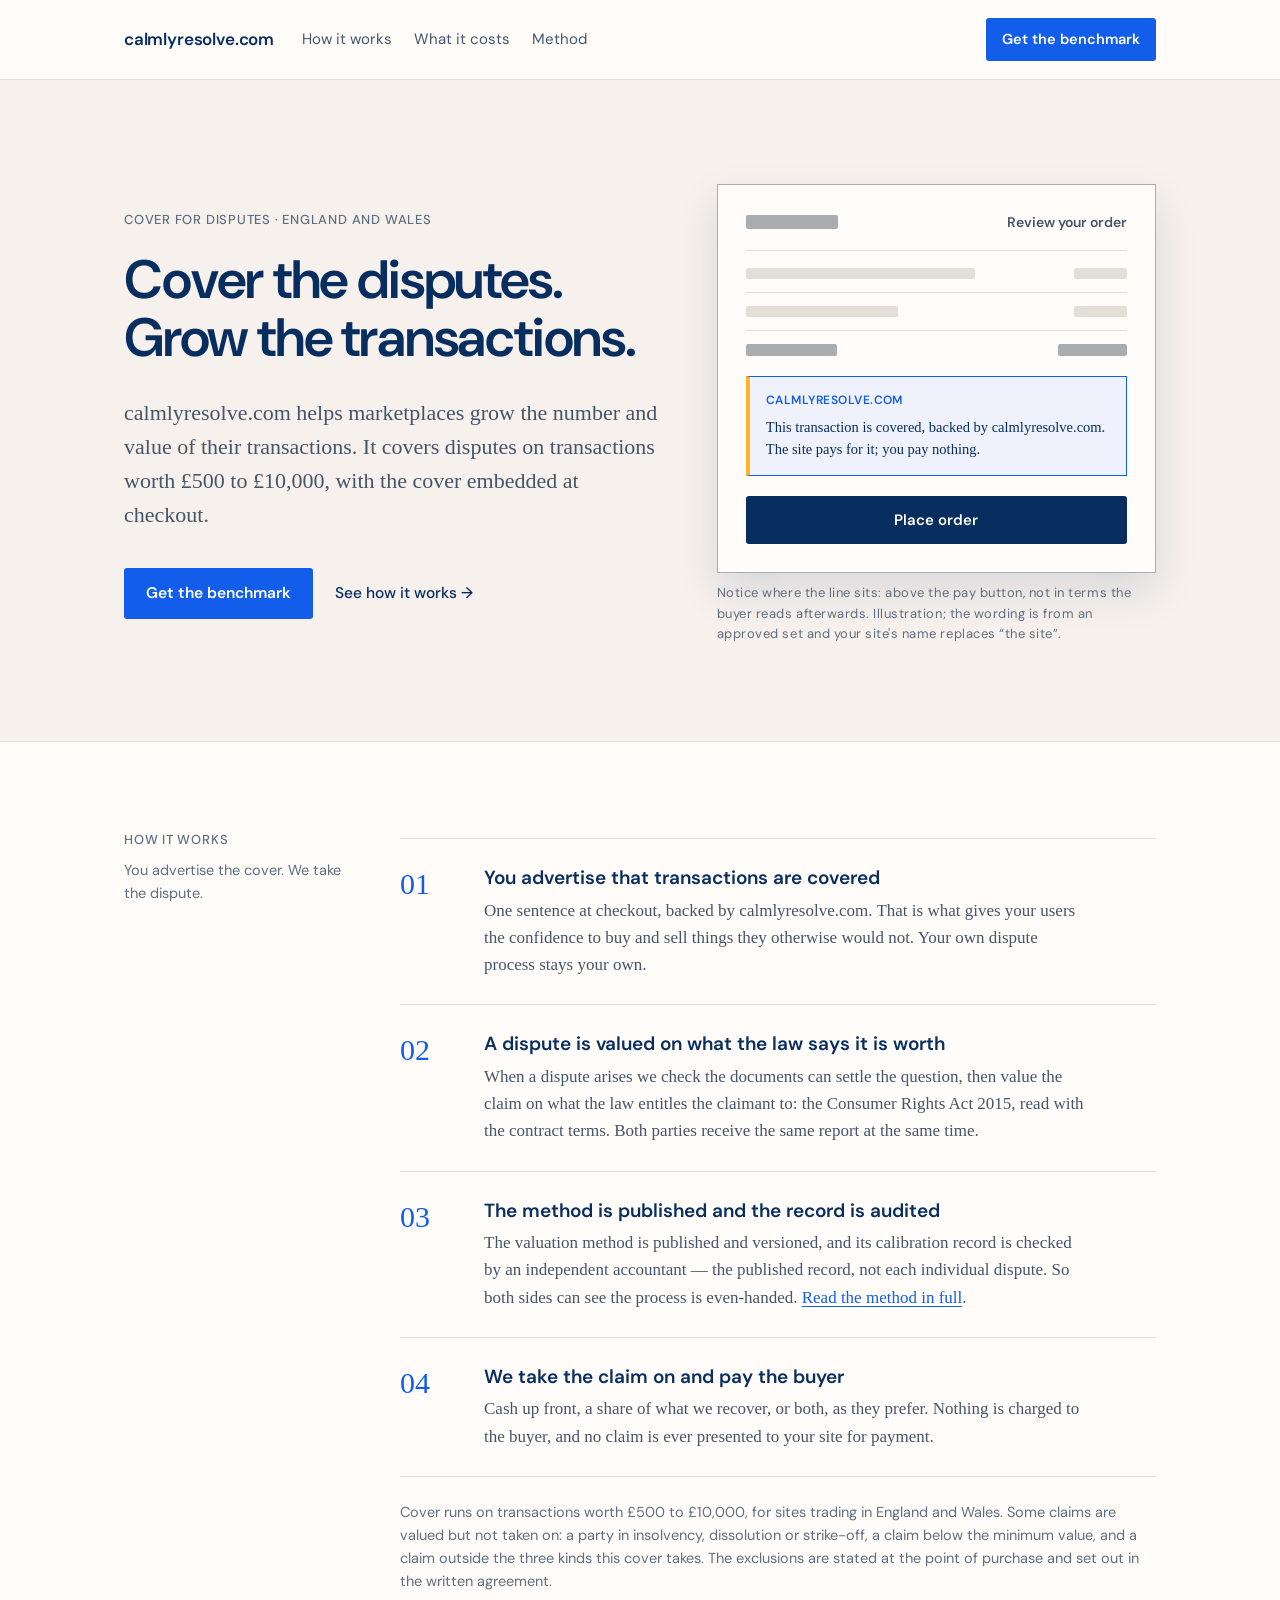
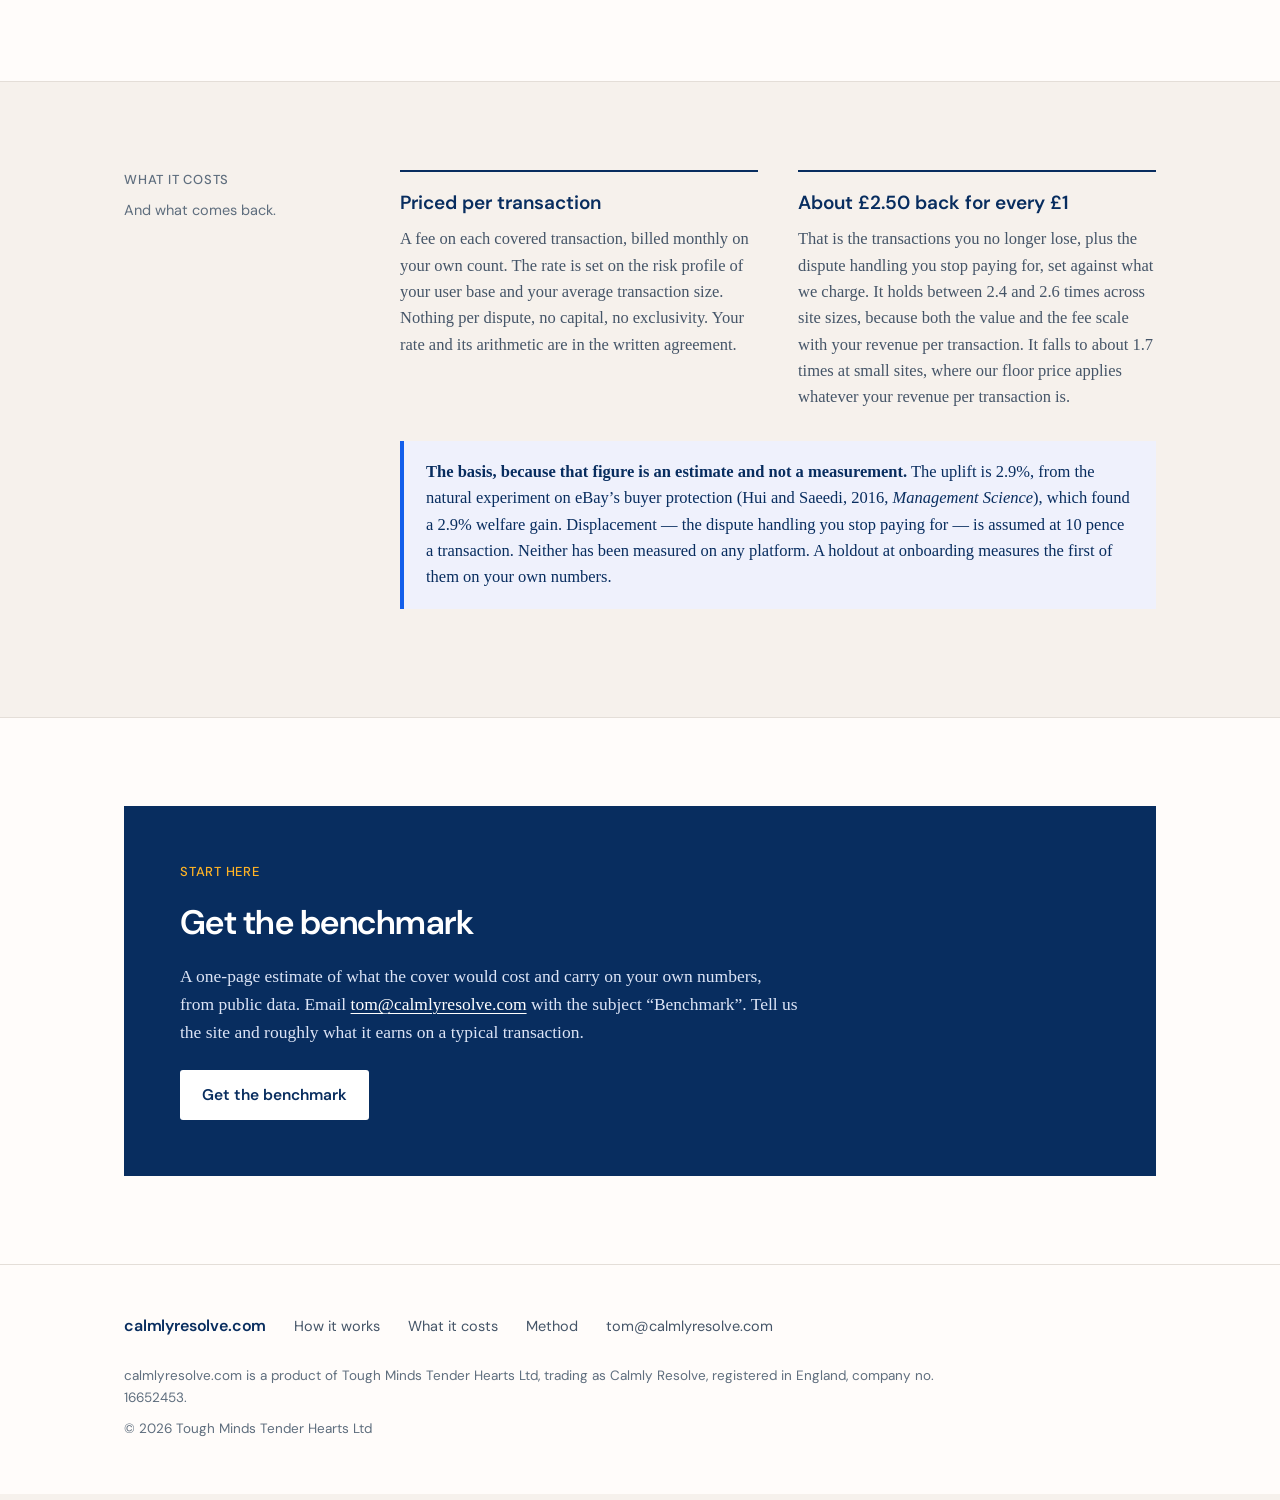
==== commit fae98cc8: "Rebuild the public site as three sections; remove AI and dex@ references Built from the value propos" ====
--- a/about/index.html
+++ b/about/index.html
@@ -3,93 +3,13 @@
 <head>
   <meta charset="UTF-8">
   <meta name="viewport" content="width=device-width, initial-scale=1.0">
-  <title>About — Calmly Resolve</title>
-  <meta name="description" content="Calmly Resolve is a venture of Tough Minds Tender Hearts Ltd, founded in 2020 by Tom Manuel and Clare Manuel. It is built to run with an AI operator under a named accountable owner.">
-  <link rel="canonical" href="https://calmlyresolve.com/about/">
-  <link rel="preconnect" href="https://fonts.googleapis.com">
-  <link rel="preconnect" href="https://fonts.gstatic.com" crossorigin>
-  <link href="https://fonts.googleapis.com/css2?family=DM+Sans:wght@400;500;600&family=Lora:wght@400;600&display=swap" rel="stylesheet">
-  <link rel="stylesheet" href="/assets/site.css">
+  <title>About — calmlyresolve.com</title>
+  <meta name="robots" content="noindex">
+  <meta http-equiv="refresh" content="0; url=/">
+  <link rel="canonical" href="https://calmlyresolve.com/">
+  <style>body{font-family:system-ui,sans-serif;padding:40px 24px;color:#082d5f;background:#f6f1ec}a{color:#125eeb}</style>
 </head>
 <body>
-  <header class="site-head"><div class="wrap">
-    <a class="mark" href="/">Calmly Resolve</a>
-    <nav aria-label="Main">
-      <a href="/how-it-works/">Product</a>
-      <a href="/pricing/">Pricing</a>
-      <a href="/method/">Method</a>
-      <a href="/for-sites/">Founding sites</a>
-      <a href="/about/" aria-current="page">About</a>
-    </nav>
-    <a class="btn" href="mailto:dex@calmlyresolve.com?subject=Benchmark">Get the benchmark</a>
-  </div></header>
-
-  <main>
-    <section class="hero"><div class="wrap">
-      <div class="eyebrow">About</div>
-      <h1>Run in the open.</h1>
-      <p class="lead">Calmly Resolve is a venture of Tough Minds Tender Hearts Ltd, a company registered in England. Everything this site says traces to a versioned design record and a published valuation standard.</p>
-    </div></section>
-
-    <section class="white"><div class="wrap">
-      <div class="row">
-        <div class="side">
-          <div class="eyebrow">The founders</div>
-        </div>
-        <div class="measure">
-          <p>Clare Manuel is a solicitor with over 30 years in the legal industry. She and Tom Manuel founded this venture in 2020, as The Justice Community. Its first model took claims on directly and assessed over &pound;400,000 of disputes in its first year. The direct route reached one claimant at a time. Building the cover into the transaction reaches every one of them. Clare Manuel stepped down in 2026, and Tom Manuel now runs the venture through Tough Minds Tender Hearts Ltd.</p>
-          <p class="small">Assessed means brought to Calmly, screened and valued. Not money recovered.</p>
-        </div>
-      </div>
-    </div></section>
-
-    <section><div class="wrap">
-      <div class="row">
-        <div class="side">
-          <div class="eyebrow">How the venture is run</div>
-        </div>
-        <div class="measure">
-          <p>Calmly is built to run with an AI operator, Dex. That is how a small company can offer cover on millions of transactions at a fee that stays small. Dex runs the first conversation with a site, the benchmark and the trial protocol. Tom Manuel is the accountable owner and joins at the point of terms. Terms, prices, signatures and spend are his and nobody else's.</p>
-          <p>The valuation method is a published, versioned standard. The venture's design is held in a versioned record, and every claim on this site maps to a line in it.</p>
-        </div>
-      </div>
-    </div></section>
-
-    <section class="white"><div class="wrap">
-      <div class="row">
-        <div class="side">
-          <div class="eyebrow">Company</div>
-        </div>
-        <div>
-          <dl class="meta">
-            <dt>Trading name</dt>
-            <dd>Calmly Resolve</dd>
-            <dt>Company</dt>
-            <dd>Tough Minds Tender Hearts Ltd, registered in England, company no. 16652453</dd>
-            <dt>Stage</dt>
-            <dd>Founding-sites programme, England and Wales. Working on this since 2020. We are choosing a small number of marketplaces for the first measured trials.</dd>
-            <dt>Contact</dt>
-            <dd><a href="mailto:dex@calmlyresolve.com">dex@calmlyresolve.com</a></dd>
-            <dt>Standard</dt>
-            <dd><a href="/method/standard/">Calmly Resolve Assessment Methodology Standard v2.0, with jurisdiction profile EW-1</a></dd>
-          </dl>
-        </div>
-      </div>
-    </div></section>
-  </main>
-
-  <footer class="site-foot"><div class="wrap">
-    <div class="top">
-      <a class="mark" href="/">Calmly Resolve</a>
-      <a href="/how-it-works/">Product</a>
-      <a href="/pricing/">Pricing</a>
-      <a href="/method/">Method</a>
-      <a href="/for-sites/">Founding sites</a>
-      <a href="/about/">About</a>
-      <a href="mailto:dex@calmlyresolve.com">dex@calmlyresolve.com</a>
-    </div>
-    <p>Operated with an AI system under a named accountable owner. <a href="/about/">How the venture is run</a>.</p>
-    <p>© 2026 Tough Minds Tender Hearts Ltd · registered in England, company no. 16652453</p>
-  </div></footer>
+  <p>This page has moved. Everything about the product is now on one page: <a href="/">calmlyresolve.com</a>.</p>
 </body>
 </html>
